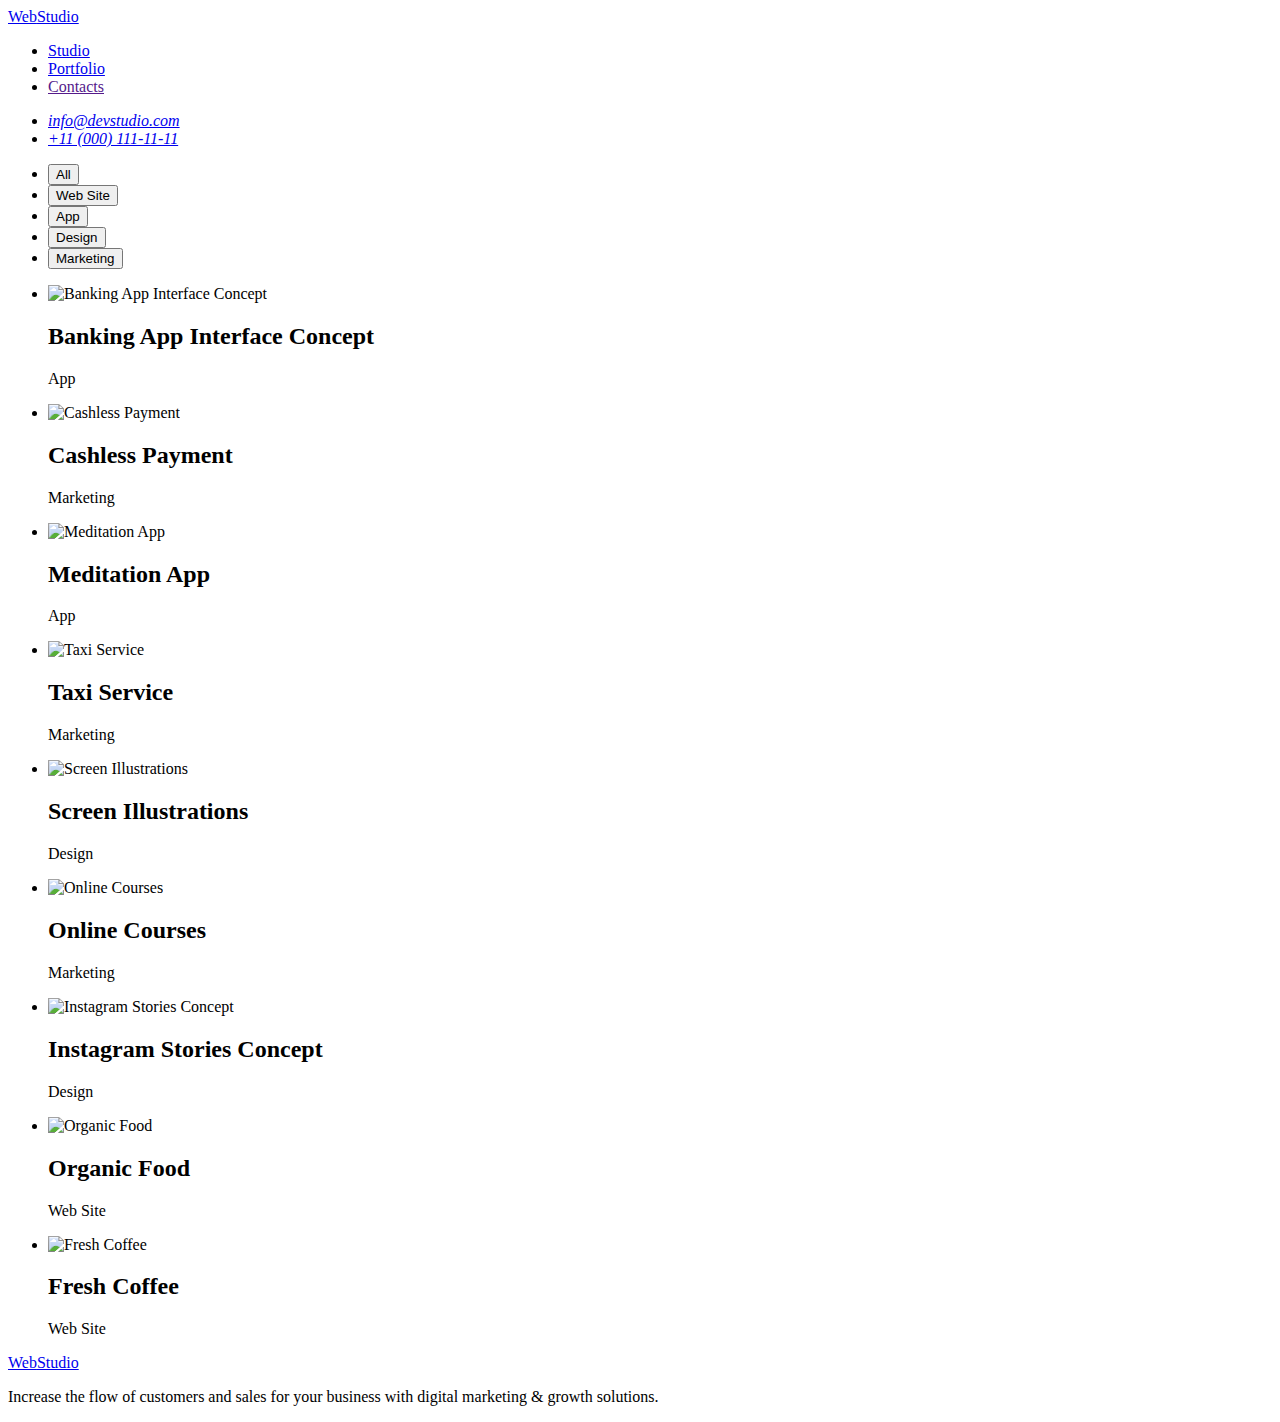
==== portfolio.html @ da67f9b1 "portfolio page added" ====
<!DOCTYPE html>
<html lang="en">
	<head>
		<meta charset="UTF-8" />
		<meta name="viewport" content="width=device-width, initial-scale=1.0" />
		<title>Web Studio</title>

		<link rel="preconnect" href="https://fonts.googleapis.com" />
		<link rel="preconnect" href="https://fonts.gstatic.com" crossorigin />
		<link
			href="https://fonts.googleapis.com/css2?family=Raleway:wght@800&family=Roboto:wght@400;500;700&display=swap"
			rel="stylesheet"
		/>
		<link rel="stylesheet" href="./css//styles.css" />
	</head>

	<body>
		<header class="header">
			<nav class="nav">
				<a href="./index.html" class="logo"
					><span class="logo-accent">Web</span>Studio</a
				>
				<ul class="main-nav">
					<li class="main-nav-item">
						<a href="./index.html" class="main-nav-link">Studio</a>
					</li>
					<li class="main-nav-item">
						<a href="./portfolio.html" class="main-nav-link">Portfolio</a>
					</li>
					<li class="main-nav-item">
						<a href="" class="main-nav-link">Contacts</a>
					</li>
				</ul>
			</nav>
			<address class="contacts">
				<ul>
					<li>
						<a href="mailto:info@devstudio.com" class="contacts-link"
							>info@devstudio.com</a
						>
					</li>
					<li>
						<a href="tel:+110001111111" class="contacts-link"
							>+11 (000) 111-11-11</a
						>
					</li>
				</ul>
			</address>
		</header>

		<main>
			<section class="portfolio">
				<ul class="portfolio-nav">
					<li class="portfolio-nav-item">
						<button type="button" class="portfolio-button">All</button>
					</li>
					<li class="portfolio-nav-item">
						<button type="button" class="portfolio-button">Web Site</button>
					</li>
					<li class="portfolio-nav-item">
						<button type="button" class="portfolio-button">App</button>
					</li>
					<li class="portfolio-nav-item">
						<button type="button" class="portfolio-button">Design</button>
					</li>
					<li class="portfolio-nav-item">
						<button type="button" class="portfolio-button">Marketing</button>
					</li>
				</ul>

				<ul class="portfolio-gallery">
					<li class="portfolio-gallery-item">
						<img
							src="./images/portfolio/img_01.jpg"
							alt="Banking App Interface Concept"
							width="360"
						/>
						<h2 class="portfolio-gallery-title">
							Banking App Interface Concept
						</h2>
						<p class="portfolio-gallery-text">App</p>
					</li>
					<li class="portfolio-gallery-item">
						<img
							src="./images/portfolio/img_02.jpg"
							alt="Cashless Payment"
							width="360"
						/>
						<h2 class="portfolio-gallery-title">Cashless Payment</h2>
						<p class="portfolio-gallery-text">Marketing</p>
					</li>
					<li class="portfolio-gallery-item">
						<img
							src="./images/portfolio/img_03.jpg"
							alt="Meditation App"
							width="360"
						/>
						<h2 class="portfolio-gallery-title">Meditation App</h2>
						<p class="portfolio-gallery-text">App</p>
					</li>
					<li class="portfolio-gallery-item">
						<img
							src="./images/portfolio/img_04.jpg"
							alt="Taxi Service"
							width="360"
						/>
						<h2 class="portfolio-gallery-title">Taxi Service</h2>
						<p class="portfolio-gallery-text">Marketing</p>
					</li>
					<li class="portfolio-gallery-item">
						<img
							src="./images/portfolio/img_05.jpg"
							alt="Screen Illustrations"
							width="360"
						/>
						<h2 class="portfolio-gallery-title">Screen Illustrations</h2>
						<p class="portfolio-gallery-text">Design</p>
					</li>
					<li class="portfolio-gallery-item">
						<img
							src="./images/portfolio/img_06.jpg"
							alt="Online Courses"
							width="360"
						/>
						<h2 class="portfolio-gallery-title">Online Courses</h2>
						<p class="portfolio-gallery-text">Marketing</p>
					</li>
					<li class="portfolio-gallery-item">
						<img
							src="./images/portfolio/img_07.jpg"
							alt="Instagram Stories Concept"
							width="360"
						/>
						<h2 class="portfolio-gallery-title">Instagram Stories Concept</h2>
						<p class="portfolio-gallery-text">Design</p>
					</li>
					<li class="portfolio-gallery-item">
						<img
							src="./images/portfolio/img_08.jpg"
							alt="Organic Food"
							width="360"
						/>
						<h2 class="portfolio-gallery-title">Organic Food</h2>
						<p class="portfolio-gallery-text">Web Site</p>
					</li>
					<li class="portfolio-gallery-item">
						<img
							src="./images/portfolio/img_09.jpg"
							alt="Fresh Coffee"
							width="360"
						/>
						<h2 class="portfolio-gallery-title">Fresh Coffee</h2>
						<p class="portfolio-gallery-text">Web Site</p>
					</li>
				</ul>
			</section>
		</main>

		<footer class="footer">
			<a href="./index.html" class="logo"
				><span class="logo-accent">Web</span>Studio</a
			>
			<p class="footer-text">
				Increase the flow of customers and sales for your business with digital
				marketing & growth solutions.
			</p>
		</footer>
	</body>
</html>
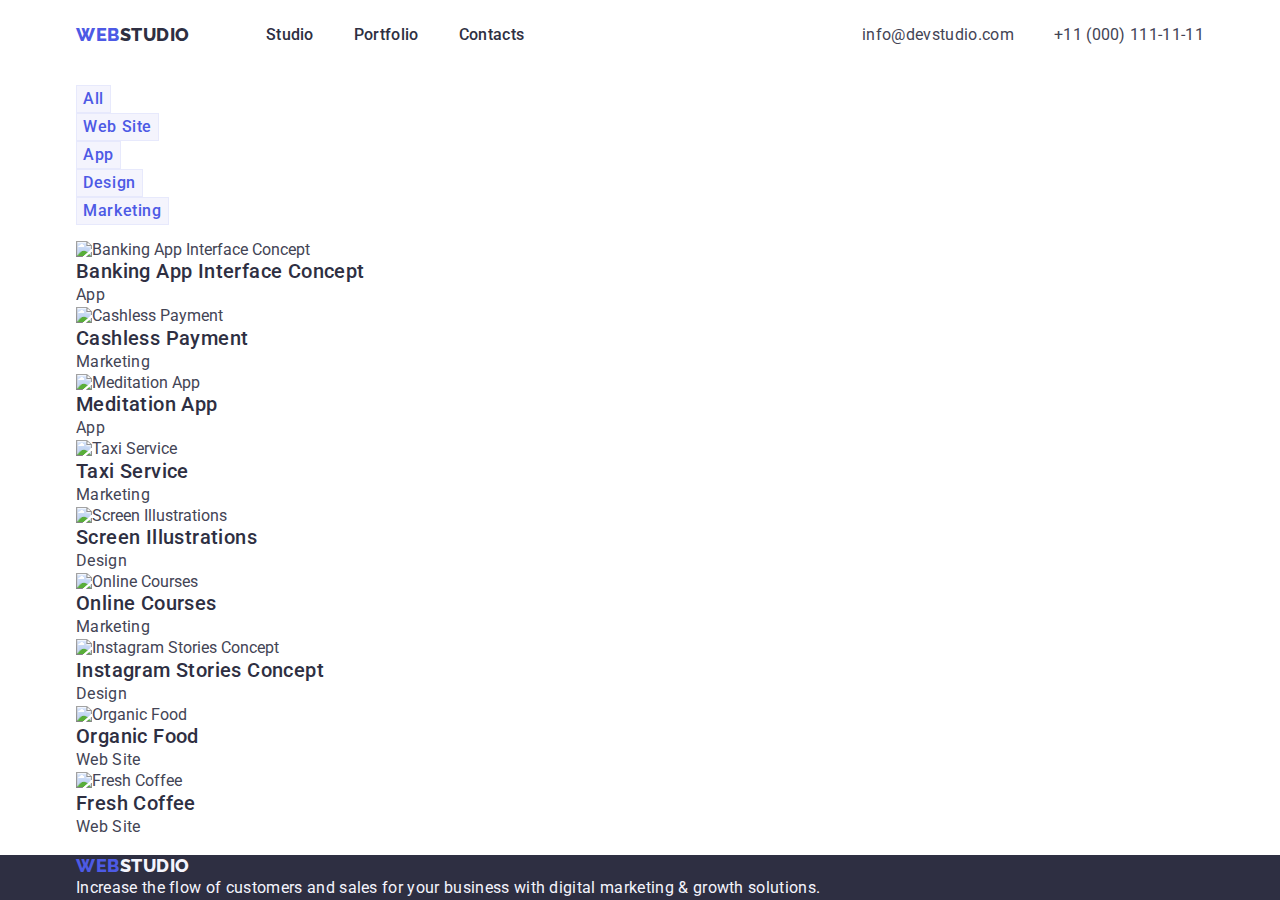
==== commit 2005d84d: "header styles updated" ====
--- a/portfolio.html
+++ b/portfolio.html
@@ -11,159 +11,191 @@
 			href="https://fonts.googleapis.com/css2?family=Raleway:wght@800&family=Roboto:wght@400;500;700&display=swap"
 			rel="stylesheet"
 		/>
+		<link
+			rel="stylesheet"
+			href="https://cdnjs.cloudflare.com/ajax/libs/modern-normalize/2.0.0/modern-normalize.min.css"
+		/>
 		<link rel="stylesheet" href="./css//styles.css" />
 	</head>
 
 	<body>
 		<header class="header">
-			<nav class="nav">
-				<a href="./index.html" class="logo"
-					><span class="logo-accent">Web</span>Studio</a
-				>
-				<ul class="main-nav">
-					<li class="main-nav-item">
-						<a href="./index.html" class="main-nav-link">Studio</a>
-					</li>
-					<li class="main-nav-item">
-						<a href="./portfolio.html" class="main-nav-link">Portfolio</a>
-					</li>
-					<li class="main-nav-item">
-						<a href="" class="main-nav-link">Contacts</a>
-					</li>
-				</ul>
-			</nav>
-			<address class="contacts">
-				<ul>
-					<li>
-						<a href="mailto:info@devstudio.com" class="contacts-link"
-							>info@devstudio.com</a
-						>
-					</li>
-					<li>
-						<a href="tel:+110001111111" class="contacts-link"
-							>+11 (000) 111-11-11</a
-						>
-					</li>
-				</ul>
-			</address>
+			<div class="container header-container">
+				<nav class="nav">
+					<a href="./index.html" class="logo link"
+						>Web<span class="logo-accent">Studio</span></a
+					>
+					<ul class="main-nav list">
+						<li class="main-nav-item">
+							<a href="./index.html" class="main-nav-link link">Studio</a>
+						</li>
+						<li class="main-nav-item">
+							<a href="./portfolio.html" class="main-nav-link link"
+								>Portfolio</a
+							>
+						</li>
+						<li class="main-nav-item">
+							<a href="" class="main-nav-link link">Contacts</a>
+						</li>
+					</ul>
+				</nav>
+				<address class="contacts">
+					<ul class="list contacts-list">
+						<li>
+							<a href="mailto:info@devstudio.com" class="contacts-link link"
+								>info@devstudio.com</a
+							>
+						</li>
+						<li>
+							<a href="tel:+110001111111" class="contacts-link link"
+								>+11 (000) 111-11-11</a
+							>
+						</li>
+					</ul>
+				</address>
+			</div>
 		</header>
-
 		<main>
 			<section class="portfolio">
-				<ul class="portfolio-nav">
-					<li class="portfolio-nav-item">
-						<button type="button" class="portfolio-button">All</button>
-					</li>
-					<li class="portfolio-nav-item">
-						<button type="button" class="portfolio-button">Web Site</button>
-					</li>
-					<li class="portfolio-nav-item">
-						<button type="button" class="portfolio-button">App</button>
-					</li>
-					<li class="portfolio-nav-item">
-						<button type="button" class="portfolio-button">Design</button>
-					</li>
-					<li class="portfolio-nav-item">
-						<button type="button" class="portfolio-button">Marketing</button>
-					</li>
-				</ul>
-
-				<ul class="portfolio-gallery">
-					<li class="portfolio-gallery-item">
-						<img
-							src="./images/portfolio/img_01.jpg"
-							alt="Banking App Interface Concept"
-							width="360"
-						/>
-						<h2 class="portfolio-gallery-title">
-							Banking App Interface Concept
-						</h2>
-						<p class="portfolio-gallery-text">App</p>
-					</li>
-					<li class="portfolio-gallery-item">
-						<img
-							src="./images/portfolio/img_02.jpg"
-							alt="Cashless Payment"
-							width="360"
-						/>
-						<h2 class="portfolio-gallery-title">Cashless Payment</h2>
-						<p class="portfolio-gallery-text">Marketing</p>
-					</li>
-					<li class="portfolio-gallery-item">
-						<img
-							src="./images/portfolio/img_03.jpg"
-							alt="Meditation App"
-							width="360"
-						/>
-						<h2 class="portfolio-gallery-title">Meditation App</h2>
-						<p class="portfolio-gallery-text">App</p>
-					</li>
-					<li class="portfolio-gallery-item">
-						<img
-							src="./images/portfolio/img_04.jpg"
-							alt="Taxi Service"
-							width="360"
-						/>
-						<h2 class="portfolio-gallery-title">Taxi Service</h2>
-						<p class="portfolio-gallery-text">Marketing</p>
-					</li>
-					<li class="portfolio-gallery-item">
-						<img
-							src="./images/portfolio/img_05.jpg"
-							alt="Screen Illustrations"
-							width="360"
-						/>
-						<h2 class="portfolio-gallery-title">Screen Illustrations</h2>
-						<p class="portfolio-gallery-text">Design</p>
-					</li>
-					<li class="portfolio-gallery-item">
-						<img
-							src="./images/portfolio/img_06.jpg"
-							alt="Online Courses"
-							width="360"
-						/>
-						<h2 class="portfolio-gallery-title">Online Courses</h2>
-						<p class="portfolio-gallery-text">Marketing</p>
-					</li>
-					<li class="portfolio-gallery-item">
-						<img
-							src="./images/portfolio/img_07.jpg"
-							alt="Instagram Stories Concept"
-							width="360"
-						/>
-						<h2 class="portfolio-gallery-title">Instagram Stories Concept</h2>
-						<p class="portfolio-gallery-text">Design</p>
-					</li>
-					<li class="portfolio-gallery-item">
-						<img
-							src="./images/portfolio/img_08.jpg"
-							alt="Organic Food"
-							width="360"
-						/>
-						<h2 class="portfolio-gallery-title">Organic Food</h2>
-						<p class="portfolio-gallery-text">Web Site</p>
-					</li>
-					<li class="portfolio-gallery-item">
-						<img
-							src="./images/portfolio/img_09.jpg"
-							alt="Fresh Coffee"
-							width="360"
-						/>
-						<h2 class="portfolio-gallery-title">Fresh Coffee</h2>
-						<p class="portfolio-gallery-text">Web Site</p>
-					</li>
-				</ul>
+				<div class="container">
+					<h1 class="visually-hidden">Portfolio</h1>
+					<ul class="portfolio-nav list">
+						<li class="portfolio-nav-item">
+							<button type="button" class="portfolio-button">All</button>
+						</li>
+						<li class="portfolio-nav-item">
+							<button type="button" class="portfolio-button">Web Site</button>
+						</li>
+						<li class="portfolio-nav-item">
+							<button type="button" class="portfolio-button">App</button>
+						</li>
+						<li class="portfolio-nav-item">
+							<button type="button" class="portfolio-button">Design</button>
+						</li>
+						<li class="portfolio-nav-item">
+							<button type="button" class="portfolio-button">Marketing</button>
+						</li>
+					</ul>
+
+					<ul class="portfolio-gallery list">
+						<li class="portfolio-gallery-item">
+							<a href="" class="link">
+								<img
+									src="./images/portfolio/img_01.jpg"
+									alt="Banking App Interface Concept"
+									width="360"
+								/>
+								<h2 class="portfolio-gallery-title">
+									Banking App Interface Concept
+								</h2>
+								<p class="portfolio-gallery-text">App</p></a
+							>
+						</li>
+						<li class="portfolio-gallery-item">
+							<a href="" class="link">
+								<img
+									src="./images/portfolio/img_02.jpg"
+									alt="Cashless Payment"
+									width="360"
+								/>
+								<h2 class="portfolio-gallery-title">Cashless Payment</h2>
+								<p class="portfolio-gallery-text">Marketing</p></a
+							>
+						</li>
+						<li class="portfolio-gallery-item">
+							<a href="" class="link"
+								><img
+									src="./images/portfolio/img_03.jpg"
+									alt="Meditation App"
+									width="360"
+								/>
+								<h2 class="portfolio-gallery-title">Meditation App</h2>
+								<p class="portfolio-gallery-text">App</p></a
+							>
+						</li>
+						<li class="portfolio-gallery-item">
+							<a href="" class="link"
+								><img
+									src="./images/portfolio/img_04.jpg"
+									alt="Taxi Service"
+									width="360"
+								/>
+								<h2 class="portfolio-gallery-title">Taxi Service</h2>
+								<p class="portfolio-gallery-text">Marketing</p></a
+							>
+						</li>
+						<li class="portfolio-gallery-item">
+							<a href="" class="link">
+								<img
+									src="./images/portfolio/img_05.jpg"
+									alt="Screen Illustrations"
+									width="360"
+								/>
+								<h2 class="portfolio-gallery-title">Screen Illustrations</h2>
+								<p class="portfolio-gallery-text">Design</p></a
+							>
+						</li>
+						<li class="portfolio-gallery-item">
+							<a href="" class="link"
+								><img
+									src="./images/portfolio/img_06.jpg"
+									alt="Online Courses"
+									width="360"
+								/>
+								<h2 class="portfolio-gallery-title">Online Courses</h2>
+								<p class="portfolio-gallery-text">Marketing</p></a
+							>
+						</li>
+						<li class="portfolio-gallery-item">
+							<a href="" class="link"
+								><img
+									src="./images/portfolio/img_07.jpg"
+									alt="Instagram Stories Concept"
+									width="360"
+								/>
+								<h2 class="portfolio-gallery-title">
+									Instagram Stories Concept
+								</h2>
+								<p class="portfolio-gallery-text">Design</p></a
+							>
+						</li>
+						<li class="portfolio-gallery-item">
+							<a href="" class="link"
+								><img
+									src="./images/portfolio/img_08.jpg"
+									alt="Organic Food"
+									width="360"
+								/>
+								<h2 class="portfolio-gallery-title">Organic Food</h2>
+								<p class="portfolio-gallery-text">Web Site</p></a
+							>
+						</li>
+						<li class="portfolio-gallery-item">
+							<a href="" class="link"
+								><img
+									src="./images/portfolio/img_09.jpg"
+									alt="Fresh Coffee"
+									width="360"
+								/>
+								<h2 class="portfolio-gallery-title">Fresh Coffee</h2>
+								<p class="portfolio-gallery-text">Web Site</p></a
+							>
+						</li>
+					</ul>
+				</div>
 			</section>
 		</main>
 
 		<footer class="footer">
-			<a href="./index.html" class="logo"
-				><span class="logo-accent">Web</span>Studio</a
-			>
-			<p class="footer-text">
-				Increase the flow of customers and sales for your business with digital
-				marketing & growth solutions.
-			</p>
+			<div class="container">
+				<a href="./index.html" class="logo link"
+					>Web<span class="logo-accent">Studio</span></a
+				>
+				<p class="footer-text">
+					Increase the flow of customers and sales for your business with
+					digital marketing & growth solutions.
+				</p>
+			</div>
 		</footer>
 	</body>
 </html>
--- a/css/styles.css
+++ b/css/styles.css
@@ -0,0 +1,270 @@
+/*#region utilities */
+:root {
+	--logo-font: Raleway, sans-serif;
+	--main-font: Roboto, sans-serif;
+
+	--section-padding: 156px;
+
+	--navyblue: #2e2f42;
+	--iris: #4d5ae5;
+	--ocean: #404bbf;
+	--white: #fff;
+	--slate: #434455;
+	--cloud: #f4f4fd;
+	--cornflower: #e7e9fc;
+}
+
+body {
+	font-family: var(--main-font);
+	background-color: var(--white);
+	color: var(--slate);
+	letter-spacing: 0.04;
+}
+
+button {
+	border: none;
+	cursor: pointer;
+	font-family: inherit;
+}
+
+h1,
+h2,
+h3,
+h4,
+h5,
+h6,
+p {
+	margin: 0;
+}
+
+img {
+	display: block;
+	max-width: 100%;
+	height: auto;
+}
+
+.visually-hidden {
+	position: absolute;
+	width: 1px;
+	height: 1px;
+	margin: -1px;
+	border: 0;
+	padding: 0;
+	white-space: nowrap;
+	clip-path: inset(100%);
+	clip: rect(0 0 0 0);
+	overflow: hidden;
+}
+
+.container {
+	max-width: 1158px;
+	padding-left: 15px;
+	padding-right: 15px;
+	margin-left: auto;
+	margin-right: auto;
+}
+
+.link {
+	text-decoration: none;
+	color: currentColor;
+	font-style: normal;
+}
+
+.list {
+	list-style: none;
+	padding: 0px;
+}
+/*#endregion utilities */
+
+/*#region header */
+.header-container {
+	display: flex;
+	justify-content: space-between;
+	align-items: center;
+}
+
+.nav {
+	display: flex;
+	justify-content: start;
+	align-items: center;
+	gap: 76px;
+}
+
+.logo {
+	padding-top: 24px;
+	padding-bottom: 24px;
+
+	font-family: var(--logo-font);
+	font-size: 18px;
+	font-weight: 800;
+	line-height: 1.17;
+	letter-spacing: 0.03em;
+	text-transform: uppercase;
+	color: var(--iris);
+}
+
+.logo-accent {
+	color: var(--navyblue);
+}
+
+.main-nav {
+	display: flex;
+	justify-content: start;
+	align-items: center;
+	gap: 40px;
+}
+
+.main-nav-link {
+	cursor: pointer;
+	color: var(--navyblue);
+	font-weight: 500;
+	line-height: 1.5;
+	letter-spacing: 0.02em;
+	padding-top: 24px;
+	padding-bottom: 24px;
+}
+
+.main-nav-link:hover,
+.main-nav-link:focus {
+	color: var(--ocean);
+}
+
+.contacts-list {
+	display: flex;
+	justify-content: start;
+	align-items: center;
+	gap: 40px;
+
+	font-style: normal;
+}
+
+.contacts-link {
+	padding-top: 24px;
+	padding-bottom: 24px;
+
+	line-height: 1.5;
+	letter-spacing: 0.02em;
+}
+
+.contacts-link:hover,
+.contacts-link:focus {
+	color: var(--ocean);
+}
+/*#endregion header */
+
+.hero {
+	background-color: var(--navyblue);
+}
+
+.hero-title {
+	color: var(--white);
+	font-size: 56px;
+	text-align: center;
+	letter-spacing: 0.02em;
+	line-height: 1.07;
+	letter-spacing: 0.02;
+}
+
+.hero-button {
+	font-size: 16px;
+	font-weight: 500;
+	line-height: 1.5;
+	letter-spacing: 0.04em;
+
+	color: var(--white);
+	background-color: var(--iris);
+	cursor: pointer;
+}
+
+.hero-button:hover,
+.hero-button:focus {
+	background-color: var(--ocean);
+}
+
+.advantages-subtitle {
+	color: var(--navyblue);
+	font-size: 20px;
+	font-weight: 500;
+	letter-spacing: 0.02em;
+	line-height: 1.2;
+}
+
+.advantages-text {
+	letter-spacing: 0.02em;
+	line-height: 1.5;
+}
+
+.title {
+	font-size: 36px;
+	line-height: 1.11;
+	text-align: center;
+	text-transform: capitalize;
+	color: var(--navyblue);
+	letter-spacing: 0.02em;
+}
+
+.team {
+	background-color: #f4f4fd;
+}
+
+.team-item {
+	background-color: #fff;
+}
+
+.team-subtitle {
+	color: var(--navyblue);
+	font-size: 20px;
+	font-weight: 500;
+	line-height: 1.2;
+	letter-spacing: 0.02em;
+}
+
+.team-text {
+	letter-spacing: 0.02em;
+	line-height: 1.5;
+}
+
+.footer {
+	background-color: var(--navyblue);
+	color: var(--cloud);
+}
+
+.footer .logo-accent {
+	color: var(--cloud);
+}
+
+.footer-text {
+	line-height: 1.5;
+	letter-spacing: 0.02em;
+}
+
+.portfolio-button {
+	background-color: var(--cloud);
+	border: 1px solid var(--cornflower);
+	color: var(--iris);
+	font-size: 16px;
+	font-weight: 500;
+	line-height: 1.5;
+	letter-spacing: 0.04em;
+}
+
+.portfolio-button:hover,
+.portfolio-button:focus {
+	color: var(--white);
+	background-color: var(--ocean);
+	border: 1px solid var(--ocean);
+}
+
+.portfolio-gallery-title {
+	color: var(--navyblue);
+	font-size: 20px;
+	font-weight: 500;
+	line-height: 1.2;
+	letter-spacing: 0.02em;
+}
+
+.portfolio-gallery-text {
+	font-size: 16px;
+	line-height: 1.5;
+	letter-spacing: 0.02em;
+}
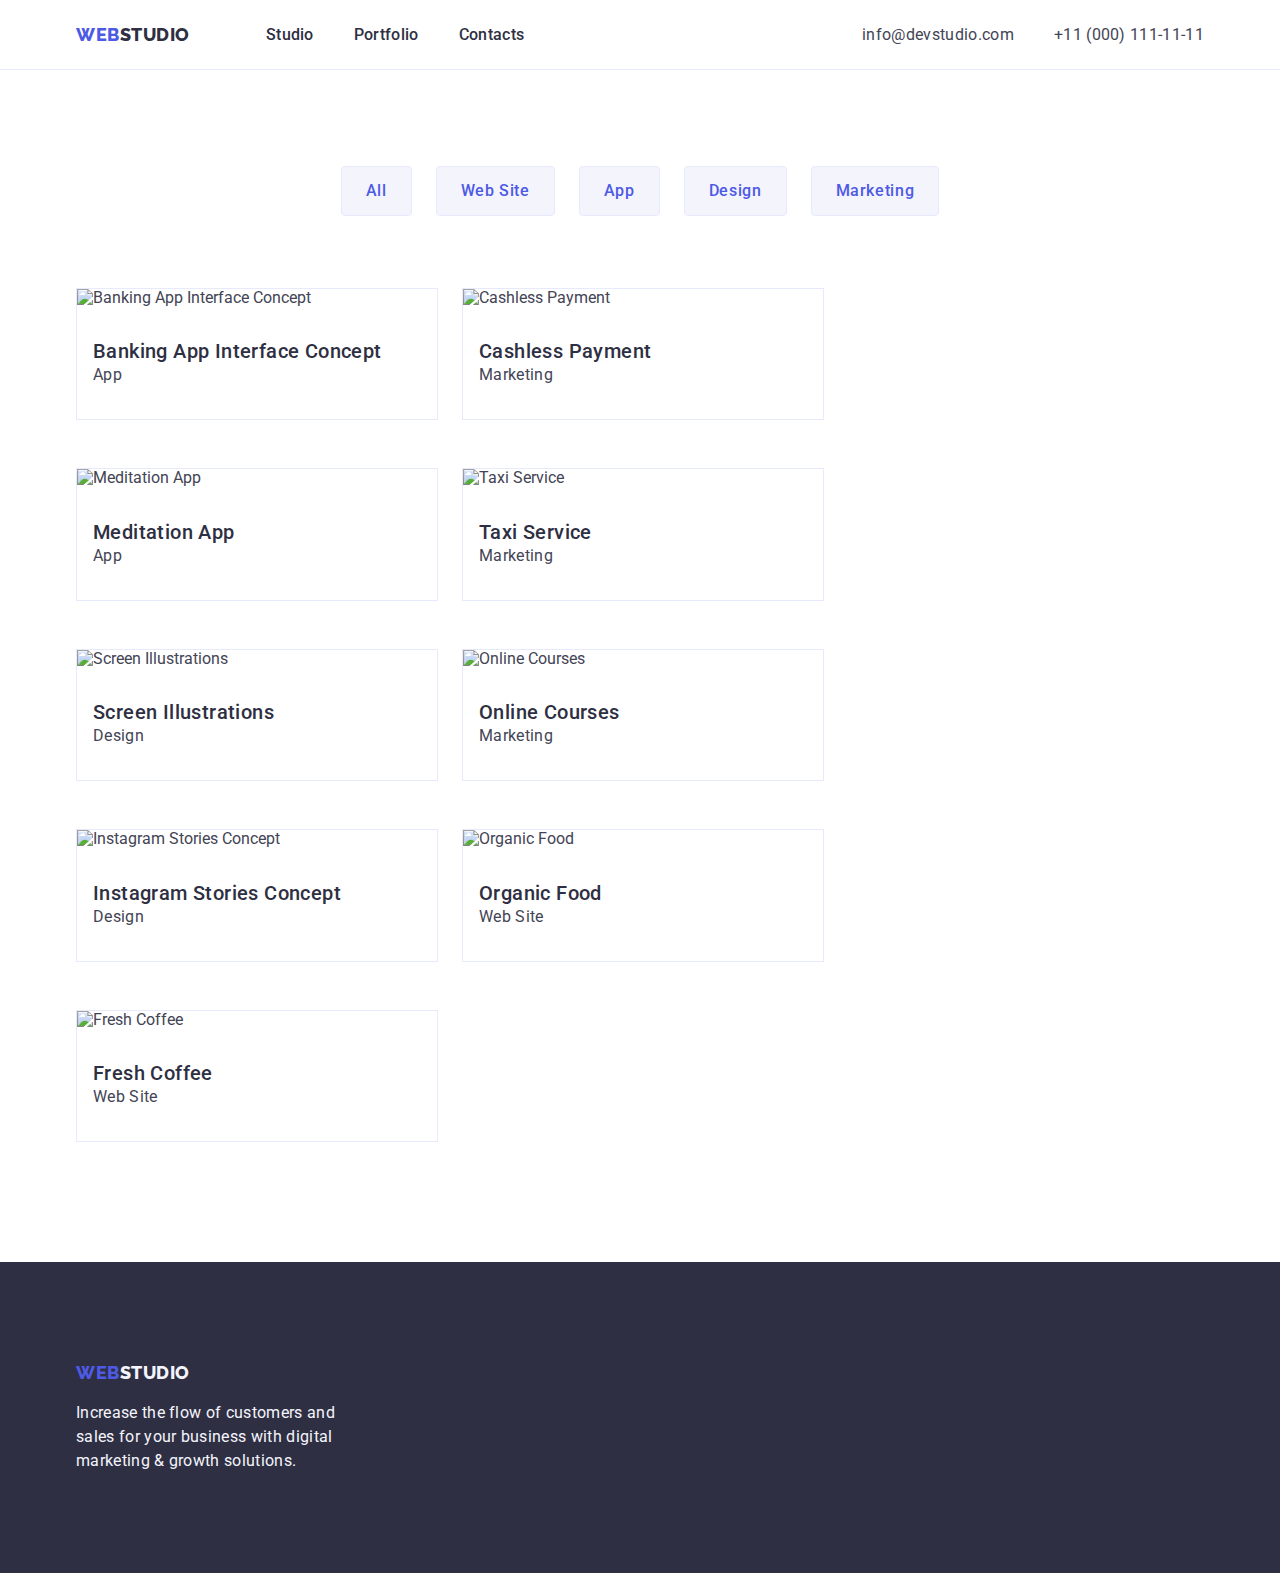
==== commit af35e255: "portfolio styles updated" ====
--- a/portfolio.html
+++ b/portfolio.html
@@ -55,6 +55,7 @@
 				</address>
 			</div>
 		</header>
+
 		<main>
 			<section class="portfolio">
 				<div class="container">
@@ -85,11 +86,13 @@
 									alt="Banking App Interface Concept"
 									width="360"
 								/>
-								<h2 class="portfolio-gallery-title">
-									Banking App Interface Concept
-								</h2>
-								<p class="portfolio-gallery-text">App</p></a
-							>
+								<div class="portfolio-item-wrapper">
+									<h2 class="portfolio-gallery-title">
+										Banking App Interface Concept
+									</h2>
+									<p class="portfolio-gallery-text">App</p>
+								</div>
+							</a>
 						</li>
 						<li class="portfolio-gallery-item">
 							<a href="" class="link">
@@ -98,9 +101,11 @@
 									alt="Cashless Payment"
 									width="360"
 								/>
-								<h2 class="portfolio-gallery-title">Cashless Payment</h2>
-								<p class="portfolio-gallery-text">Marketing</p></a
-							>
+								<div class="portfolio-item-wrapper">
+									<h2 class="portfolio-gallery-title">Cashless Payment</h2>
+									<p class="portfolio-gallery-text">Marketing</p>
+								</div>
+							</a>
 						</li>
 						<li class="portfolio-gallery-item">
 							<a href="" class="link"
@@ -109,9 +114,11 @@
 									alt="Meditation App"
 									width="360"
 								/>
-								<h2 class="portfolio-gallery-title">Meditation App</h2>
-								<p class="portfolio-gallery-text">App</p></a
-							>
+								<div class="portfolio-item-wrapper">
+									<h2 class="portfolio-gallery-title">Meditation App</h2>
+									<p class="portfolio-gallery-text">App</p>
+								</div>
+							</a>
 						</li>
 						<li class="portfolio-gallery-item">
 							<a href="" class="link"
@@ -120,9 +127,11 @@
 									alt="Taxi Service"
 									width="360"
 								/>
-								<h2 class="portfolio-gallery-title">Taxi Service</h2>
-								<p class="portfolio-gallery-text">Marketing</p></a
-							>
+								<div class="portfolio-item-wrapper">
+									<h2 class="portfolio-gallery-title">Taxi Service</h2>
+									<p class="portfolio-gallery-text">Marketing</p>
+								</div>
+							</a>
 						</li>
 						<li class="portfolio-gallery-item">
 							<a href="" class="link">
@@ -131,9 +140,11 @@
 									alt="Screen Illustrations"
 									width="360"
 								/>
-								<h2 class="portfolio-gallery-title">Screen Illustrations</h2>
-								<p class="portfolio-gallery-text">Design</p></a
-							>
+								<div class="portfolio-item-wrapper">
+									<h2 class="portfolio-gallery-title">Screen Illustrations</h2>
+									<p class="portfolio-gallery-text">Design</p>
+								</div>
+							</a>
 						</li>
 						<li class="portfolio-gallery-item">
 							<a href="" class="link"
@@ -142,9 +153,11 @@
 									alt="Online Courses"
 									width="360"
 								/>
-								<h2 class="portfolio-gallery-title">Online Courses</h2>
-								<p class="portfolio-gallery-text">Marketing</p></a
-							>
+								<div class="portfolio-item-wrapper">
+									<h2 class="portfolio-gallery-title">Online Courses</h2>
+									<p class="portfolio-gallery-text">Marketing</p>
+								</div>
+							</a>
 						</li>
 						<li class="portfolio-gallery-item">
 							<a href="" class="link"
@@ -153,11 +166,13 @@
 									alt="Instagram Stories Concept"
 									width="360"
 								/>
-								<h2 class="portfolio-gallery-title">
-									Instagram Stories Concept
-								</h2>
-								<p class="portfolio-gallery-text">Design</p></a
-							>
+								<div class="portfolio-item-wrapper">
+									<h2 class="portfolio-gallery-title">
+										Instagram Stories Concept
+									</h2>
+									<p class="portfolio-gallery-text">Design</p>
+								</div>
+							</a>
 						</li>
 						<li class="portfolio-gallery-item">
 							<a href="" class="link"
@@ -166,9 +181,11 @@
 									alt="Organic Food"
 									width="360"
 								/>
-								<h2 class="portfolio-gallery-title">Organic Food</h2>
-								<p class="portfolio-gallery-text">Web Site</p></a
-							>
+								<div class="portfolio-item-wrapper">
+									<h2 class="portfolio-gallery-title">Organic Food</h2>
+									<p class="portfolio-gallery-text">Web Site</p>
+								</div>
+							</a>
 						</li>
 						<li class="portfolio-gallery-item">
 							<a href="" class="link"
@@ -177,9 +194,11 @@
 									alt="Fresh Coffee"
 									width="360"
 								/>
-								<h2 class="portfolio-gallery-title">Fresh Coffee</h2>
-								<p class="portfolio-gallery-text">Web Site</p></a
-							>
+								<div class="portfolio-item-wrapper">
+									<h2 class="portfolio-gallery-title">Fresh Coffee</h2>
+									<p class="portfolio-gallery-text">Web Site</p>
+								</div>
+							</a>
 						</li>
 					</ul>
 				</div>
@@ -189,8 +208,8 @@
 		<footer class="footer">
 			<div class="container">
 				<a href="./index.html" class="logo link"
-					>Web<span class="logo-accent">Studio</span></a
-				>
+					>Web<span class="logo-accent">Studio</span>
+				</a>
 				<p class="footer-text">
 					Increase the flow of customers and sales for your business with
 					digital marketing & growth solutions.
--- a/css/styles.css
+++ b/css/styles.css
@@ -73,10 +73,27 @@
 .list {
 	list-style: none;
 	padding: 0px;
+	margin: 0px;
+}
+
+.title {
+	margin-bottom: 72px;
+
+	font-size: 36px;
+	line-height: 1.11;
+	text-align: center;
+	text-transform: capitalize;
+	color: var(--navyblue);
+	letter-spacing: 0.02em;
 }
 /*#endregion utilities */
 
 /*#region header */
+.header {
+	border-bottom: 1px solid var(--cornflower);
+	background-color: var(--white);
+}
+
 .header-container {
 	display: flex;
 	justify-content: space-between;
@@ -152,11 +169,18 @@
 }
 /*#endregion header */
 
+/*#region hero */
 .hero {
+	padding-top: 188px;
+	padding-bottom: 188px;
+	text-align: center;
+
 	background-color: var(--navyblue);
 }
 
 .hero-title {
+	margin-bottom: 48px;
+
 	color: var(--white);
 	font-size: 56px;
 	text-align: center;
@@ -166,6 +190,8 @@
 }
 
 .hero-button {
+	padding: 16px 32px;
+
 	font-size: 16px;
 	font-weight: 500;
 	line-height: 1.5;
@@ -174,14 +200,34 @@
 	color: var(--white);
 	background-color: var(--iris);
 	cursor: pointer;
+	border-radius: 4px;
+	box-shadow: 0px 4px 4px 0px rgba(0, 0, 0, 0.15);
 }
 
 .hero-button:hover,
 .hero-button:focus {
 	background-color: var(--ocean);
 }
+/*#endregion hero */
+
+/*#region advantages */
+.advantages {
+	padding-top: 120px;
+	padding-bottom: 60px;
+}
+
+.advantages-list {
+	display: flex;
+	justify-content: space-between;
+}
+
+.advantages-item {
+	flex-basis: calc((100% - 24px * 3) / 4);
+}
 
 .advantages-subtitle {
+	margin-bottom: 8px;
+
 	color: var(--navyblue);
 	font-size: 20px;
 	font-weight: 500;
@@ -193,25 +239,49 @@
 	letter-spacing: 0.02em;
 	line-height: 1.5;
 }
-
-.title {
-	font-size: 36px;
-	line-height: 1.11;
+/*#endregion advantages */
+
+/*#region services */
+.services {
+	padding-top: 60px;
+	padding-bottom: 120px;
+}
+
+.services-list {
+	display: flex;
+	justify-content: space-between;
+}
+/*#endregion services */
+
+/*#region team */
+.team {
+	padding: 120px 0px;
+
+	background-color: #f4f4fd;
+}
+
+.team-list {
+	display: flex;
+	justify-content: space-between;
+}
+
+.team-item {
+	overflow: hidden;
+	border-radius: 4px;
+	background-color: #fff;
+	box-shadow: 0px 2px 1px 0px rgba(46, 47, 66, 0.08),
+		0px 1px 1px 0px rgba(46, 47, 66, 0.16),
+		0px 1px 6px 0px rgba(46, 47, 66, 0.08);
+}
+
+.team-text-wrapper {
+	margin: 32px auto;
 	text-align: center;
-	text-transform: capitalize;
-	color: var(--navyblue);
-	letter-spacing: 0.02em;
-}
-
-.team {
-	background-color: #f4f4fd;
-}
-
-.team-item {
-	background-color: #fff;
 }
 
 .team-subtitle {
+	margin-bottom: 8px;
+
 	color: var(--navyblue);
 	font-size: 20px;
 	font-weight: 500;
@@ -223,22 +293,51 @@
 	letter-spacing: 0.02em;
 	line-height: 1.5;
 }
-
+/*#endregion team */
+
+/*#region footer */
 .footer {
+	padding: 100px 0px;
+
 	background-color: var(--navyblue);
 	color: var(--cloud);
 }
 
+.footer .logo {
+	display: block;
+	padding: 0;
+	margin-bottom: 18px;
+}
+
 .footer .logo-accent {
 	color: var(--cloud);
 }
 
 .footer-text {
-	line-height: 1.5;
-	letter-spacing: 0.02em;
+	width: 264px;
+
+	line-height: 1.5;
+	letter-spacing: 0.02em;
+}
+/*#endregion footer */
+
+/*#region portfolio */
+.portfolio {
+	padding-top: 96px;
+	padding-bottom: 120px;
+}
+
+.portfolio-nav {
+	display: flex;
+	gap: 24px;
+	justify-content: center;
+	margin-bottom: 72px;
 }
 
 .portfolio-button {
+	padding: 12px 24px;
+	border-radius: 4px;
+
 	background-color: var(--cloud);
 	border: 1px solid var(--cornflower);
 	color: var(--iris);
@@ -255,6 +354,22 @@
 	border: 1px solid var(--ocean);
 }
 
+.portfolio-gallery {
+	display: flex;
+	flex-wrap: wrap;
+	row-gap: 48px;
+	column-gap: 24px;
+}
+
+.portfolio-gallery-item {
+	flex-basis: calc((100% - 24px * 2) / 3);
+	border: 1px solid var(--cornflower);
+}
+
+.portfolio-item-wrapper {
+	margin: 32px 16px;
+}
+
 .portfolio-gallery-title {
 	color: var(--navyblue);
 	font-size: 20px;
@@ -268,3 +383,4 @@
 	line-height: 1.5;
 	letter-spacing: 0.02em;
 }
+/*#endregion portfolio */
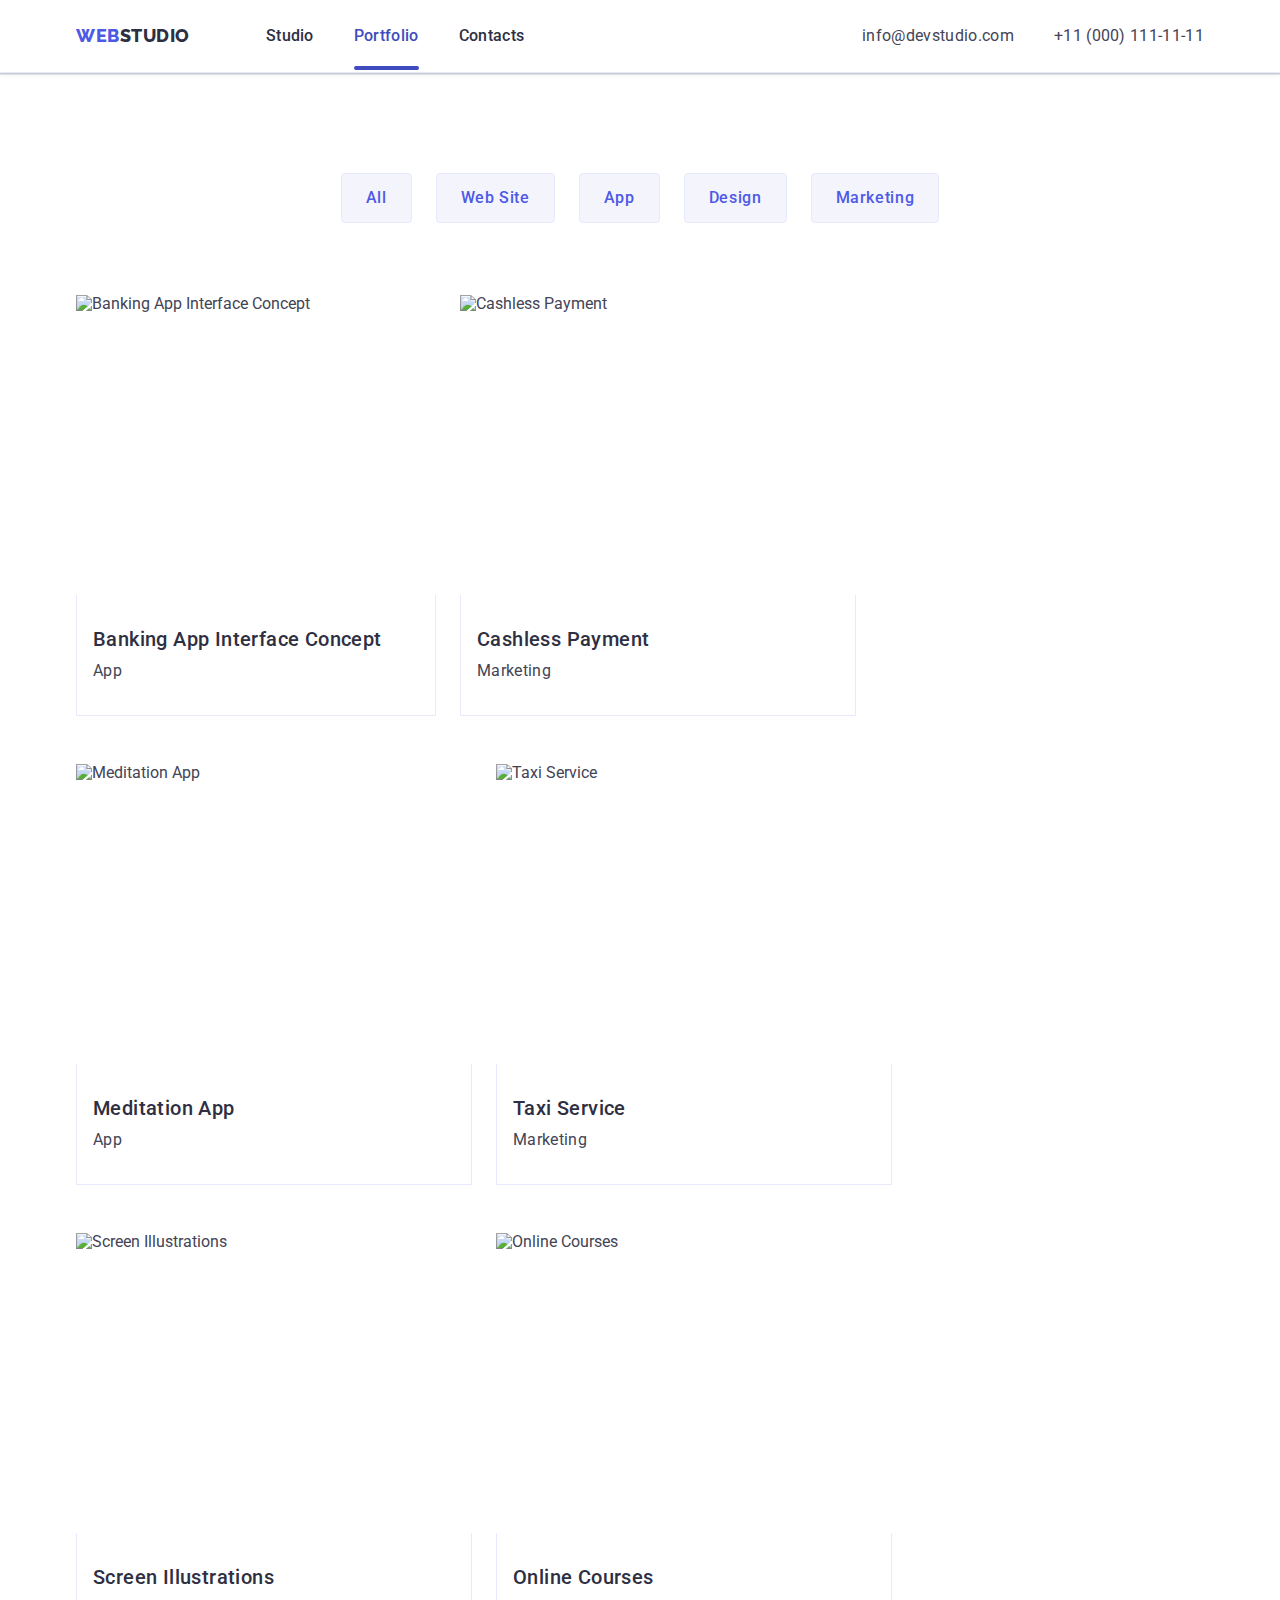
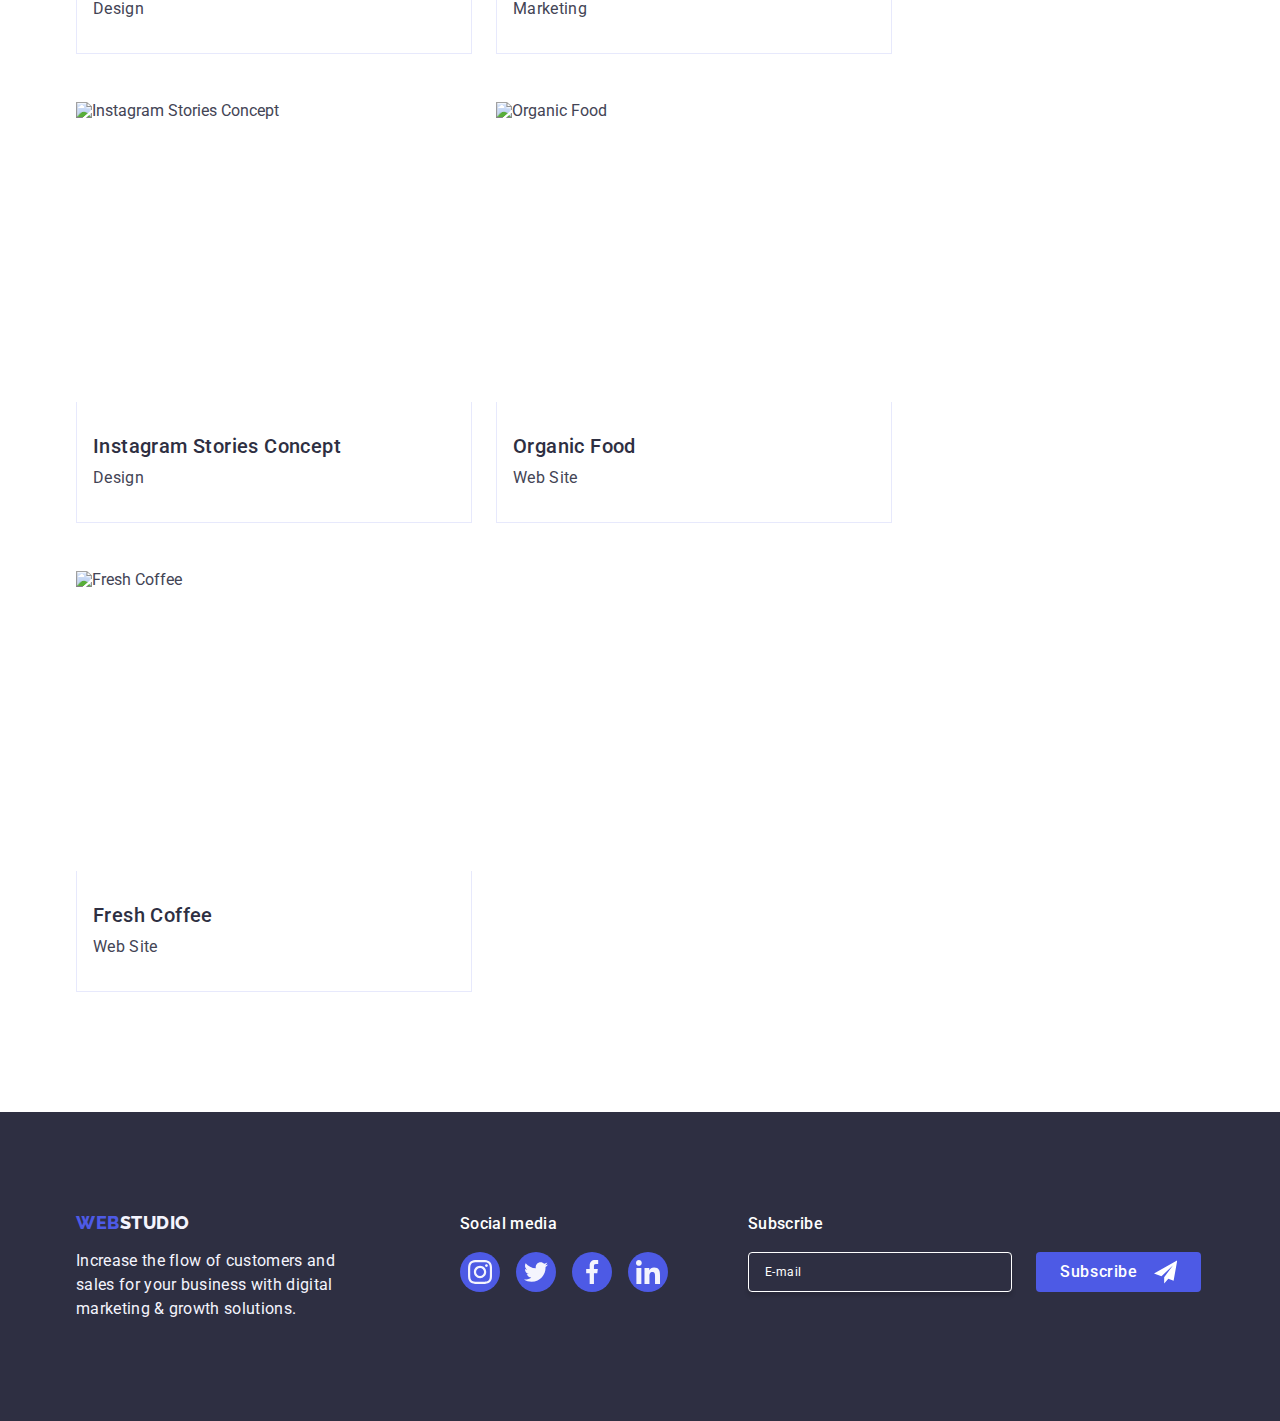
==== commit e7b76495: "portfolio mobile adaptation. retina images added" ====
--- a/portfolio.html
+++ b/portfolio.html
@@ -15,7 +15,7 @@
 			rel="stylesheet"
 			href="https://cdnjs.cloudflare.com/ajax/libs/modern-normalize/2.0.0/modern-normalize.min.css"
 		/>
-		<link rel="stylesheet" href="./css//styles.css" />
+		<link rel="stylesheet" href="./css/styles.css" />
 	</head>
 
 	<body>
@@ -30,7 +30,7 @@
 							<a href="./index.html" class="main-nav-link link">Studio</a>
 						</li>
 						<li class="main-nav-item">
-							<a href="./portfolio.html" class="main-nav-link link"
+							<a href="./portfolio.html" class="main-nav-link link current"
 								>Portfolio</a
 							>
 						</li>
@@ -38,7 +38,13 @@
 							<a href="" class="main-nav-link link">Contacts</a>
 						</li>
 					</ul>
+					<button type="button" class="burger-btn">
+						<svg width="32" height="22" class="burger-icon">
+							<use href="./images/icons.svg#icon-burger"></use>
+						</svg>
+					</button>
 				</nav>
+
 				<address class="contacts">
 					<ul class="list contacts-list">
 						<li>
@@ -80,12 +86,26 @@
 
 					<ul class="portfolio-gallery list">
 						<li class="portfolio-gallery-item">
-							<a href="" class="link">
-								<img
-									src="./images/portfolio/img_01.jpg"
-									alt="Banking App Interface Concept"
-									width="360"
-								/>
+							<a href="" class="link portfolio-gallery-link">
+								<div class="portfolio-overlay-wrapper">
+									<img
+										srcset="
+											./images/portfolio/img_01.jpg    1x,
+											./images/portfolio/img_01@2x.jpg 2x
+										"
+										src="./images/portfolio/img_01.jpg"
+										alt="Banking App Interface Concept"
+										class="portfolio-gallery-img"
+										width="396"
+										loading="lazy"
+									/>
+									<p class="portfolio-overlay-text">
+										14 Stylish and User-Friendly App Design Concepts · Task
+										Manager App · Calorie Tracker App · Exotic Fruit Ecommerce
+										App · Cloud Storage App
+									</p>
+								</div>
+
 								<div class="portfolio-item-wrapper">
 									<h2 class="portfolio-gallery-title">
 										Banking App Interface Concept
@@ -95,12 +115,25 @@
 							</a>
 						</li>
 						<li class="portfolio-gallery-item">
-							<a href="" class="link">
-								<img
-									src="./images/portfolio/img_02.jpg"
-									alt="Cashless Payment"
-									width="360"
-								/>
+							<a href="" class="link portfolio-gallery-link">
+								<div class="portfolio-overlay-wrapper">
+									<img
+										srcset="
+											./images/portfolio/img_02.jpg    1x,
+											./images/portfolio/img_02@2x.jpg 2x
+										"
+										src="./images/portfolio/img_02.jpg"
+										alt="Cashless Payment"
+										width="396"
+										loading="lazy"
+									/>
+									<p class="portfolio-overlay-text">
+										14 Stylish and User-Friendly App Design Concepts · Task
+										Manager App · Calorie Tracker App · Exotic Fruit Ecommerce
+										App · Cloud Storage App
+									</p>
+								</div>
+
 								<div class="portfolio-item-wrapper">
 									<h2 class="portfolio-gallery-title">Cashless Payment</h2>
 									<p class="portfolio-gallery-text">Marketing</p>
@@ -108,12 +141,25 @@
 							</a>
 						</li>
 						<li class="portfolio-gallery-item">
-							<a href="" class="link"
-								><img
-									src="./images/portfolio/img_03.jpg"
-									alt="Meditation App"
-									width="360"
-								/>
+							<a href="" class="link portfolio-gallery-link"
+								><div class="portfolio-overlay-wrapper">
+									<img
+										srcset="
+											./images/portfolio/img_03.jpg    1x,
+											./images/portfolio/img_03@2x.jpg 2x
+										"
+										src="./images/portfolio/img_03.jpg"
+										alt="Meditation App"
+										width="396"
+										loading="lazy"
+									/>
+									<p class="portfolio-overlay-text">
+										14 Stylish and User-Friendly App Design Concepts · Task
+										Manager App · Calorie Tracker App · Exotic Fruit Ecommerce
+										App · Cloud Storage App
+									</p>
+								</div>
+
 								<div class="portfolio-item-wrapper">
 									<h2 class="portfolio-gallery-title">Meditation App</h2>
 									<p class="portfolio-gallery-text">App</p>
@@ -121,12 +167,25 @@
 							</a>
 						</li>
 						<li class="portfolio-gallery-item">
-							<a href="" class="link"
-								><img
-									src="./images/portfolio/img_04.jpg"
-									alt="Taxi Service"
-									width="360"
-								/>
+							<a href="" class="link portfolio-gallery-link"
+								><div class="portfolio-overlay-wrapper">
+									<img
+										srcset="
+											./images/portfolio/img_04.jpg    1x,
+											./images/portfolio/img_04@2x.jpg 2x
+										"
+										src="./images/portfolio/img_04.jpg"
+										alt="Taxi Service"
+										width="396"
+										loading="lazy"
+									/>
+									<p class="portfolio-overlay-text">
+										14 Stylish and User-Friendly App Design Concepts · Task
+										Manager App · Calorie Tracker App · Exotic Fruit Ecommerce
+										App · Cloud Storage App
+									</p>
+								</div>
+
 								<div class="portfolio-item-wrapper">
 									<h2 class="portfolio-gallery-title">Taxi Service</h2>
 									<p class="portfolio-gallery-text">Marketing</p>
@@ -134,12 +193,25 @@
 							</a>
 						</li>
 						<li class="portfolio-gallery-item">
-							<a href="" class="link">
-								<img
-									src="./images/portfolio/img_05.jpg"
-									alt="Screen Illustrations"
-									width="360"
-								/>
+							<a href="" class="link portfolio-gallery-link">
+								<div class="portfolio-overlay-wrapper">
+									<img
+										srcset="
+											./images/portfolio/img_05.jpg    1x,
+											./images/portfolio/img_05@2x.jpg 2x
+										"
+										src="./images/portfolio/img_05.jpg"
+										alt="Screen Illustrations"
+										width="396"
+										loading="lazy"
+									/>
+									<p class="portfolio-overlay-text">
+										14 Stylish and User-Friendly App Design Concepts · Task
+										Manager App · Calorie Tracker App · Exotic Fruit Ecommerce
+										App · Cloud Storage App
+									</p>
+								</div>
+
 								<div class="portfolio-item-wrapper">
 									<h2 class="portfolio-gallery-title">Screen Illustrations</h2>
 									<p class="portfolio-gallery-text">Design</p>
@@ -147,12 +219,25 @@
 							</a>
 						</li>
 						<li class="portfolio-gallery-item">
-							<a href="" class="link"
-								><img
-									src="./images/portfolio/img_06.jpg"
-									alt="Online Courses"
-									width="360"
-								/>
+							<a href="" class="link portfolio-gallery-link"
+								><div class="portfolio-overlay-wrapper">
+									<img
+										srcset="
+											./images/portfolio/img_06.jpg    1x,
+											./images/portfolio/img_06@2x.jpg 2x
+										"
+										src="./images/portfolio/img_06.jpg"
+										alt="Online Courses"
+										width="396"
+										loading="lazy"
+									/>
+									<p class="portfolio-overlay-text">
+										14 Stylish and User-Friendly App Design Concepts · Task
+										Manager App · Calorie Tracker App · Exotic Fruit Ecommerce
+										App · Cloud Storage App
+									</p>
+								</div>
+
 								<div class="portfolio-item-wrapper">
 									<h2 class="portfolio-gallery-title">Online Courses</h2>
 									<p class="portfolio-gallery-text">Marketing</p>
@@ -160,12 +245,25 @@
 							</a>
 						</li>
 						<li class="portfolio-gallery-item">
-							<a href="" class="link"
-								><img
-									src="./images/portfolio/img_07.jpg"
-									alt="Instagram Stories Concept"
-									width="360"
-								/>
+							<a href="" class="link portfolio-gallery-link"
+								><div class="portfolio-overlay-wrapper">
+									<img
+										srcset="
+											./images/portfolio/img_07.jpg    1x,
+											./images/portfolio/img_07@2x.jpg 2x
+										"
+										src="./images/portfolio/img_07.jpg"
+										alt="Instagram Stories Concept"
+										width="396"
+										loading="lazy"
+									/>
+									<p class="portfolio-overlay-text">
+										14 Stylish and User-Friendly App Design Concepts · Task
+										Manager App · Calorie Tracker App · Exotic Fruit Ecommerce
+										App · Cloud Storage App
+									</p>
+								</div>
+
 								<div class="portfolio-item-wrapper">
 									<h2 class="portfolio-gallery-title">
 										Instagram Stories Concept
@@ -175,12 +273,25 @@
 							</a>
 						</li>
 						<li class="portfolio-gallery-item">
-							<a href="" class="link"
-								><img
-									src="./images/portfolio/img_08.jpg"
-									alt="Organic Food"
-									width="360"
-								/>
+							<a href="" class="link portfolio-gallery-link"
+								><div class="portfolio-overlay-wrapper">
+									<img
+										srcset="
+											./images/portfolio/img_08.jpg    1x,
+											./images/portfolio/img_08@2x.jpg 2x
+										"
+										src="./images/portfolio/img_08.jpg"
+										alt="Organic Food"
+										width="396"
+										loading="lazy"
+									/>
+									<p class="portfolio-overlay-text">
+										14 Stylish and User-Friendly App Design Concepts · Task
+										Manager App · Calorie Tracker App · Exotic Fruit Ecommerce
+										App · Cloud Storage App
+									</p>
+								</div>
+
 								<div class="portfolio-item-wrapper">
 									<h2 class="portfolio-gallery-title">Organic Food</h2>
 									<p class="portfolio-gallery-text">Web Site</p>
@@ -188,12 +299,25 @@
 							</a>
 						</li>
 						<li class="portfolio-gallery-item">
-							<a href="" class="link"
-								><img
-									src="./images/portfolio/img_09.jpg"
-									alt="Fresh Coffee"
-									width="360"
-								/>
+							<a href="" class="link portfolio-gallery-link"
+								><div class="portfolio-overlay-wrapper">
+									<img
+										srcset="
+											./images/portfolio/img_09.jpg    1x,
+											./images/portfolio/img_09@2x.jpg 2x
+										"
+										src="./images/portfolio/img_09.jpg"
+										alt="Fresh Coffee"
+										width="396"
+										loading="lazy"
+									/>
+									<p class="portfolio-overlay-text">
+										14 Stylish and User-Friendly App Design Concepts · Task
+										Manager App · Calorie Tracker App · Exotic Fruit Ecommerce
+										App · Cloud Storage App
+									</p>
+								</div>
+
 								<div class="portfolio-item-wrapper">
 									<h2 class="portfolio-gallery-title">Fresh Coffee</h2>
 									<p class="portfolio-gallery-text">Web Site</p>
@@ -206,14 +330,81 @@
 		</main>
 
 		<footer class="footer">
-			<div class="container">
-				<a href="./index.html" class="logo link"
-					>Web<span class="logo-accent">Studio</span>
-				</a>
-				<p class="footer-text">
-					Increase the flow of customers and sales for your business with
-					digital marketing & growth solutions.
-				</p>
+			<div class="container footer-container">
+				<div class="footer-text-wrapper">
+					<a href="./index.html" class="logo link"
+						>Web<span class="logo-accent">Studio</span>
+					</a>
+					<p class="footer-text">
+						Increase the flow of customers and sales for your business with
+						digital marketing & growth solutions.
+					</p>
+				</div>
+
+				<div class="footer-socials-wrapper">
+					<p class="footer-title">Social media</p>
+					<ul class="list socials-list">
+						<li class="socials-item">
+							<a
+								href="https://www.instagram.com"
+								class="link socials-link"
+								target="_blank"
+								><svg width="24" height="24" class="socials-link-icon">
+									<use href="./images/icons.svg#icon-instagram"></use></svg
+							></a>
+						</li>
+						<li class="socials-item">
+							<a
+								href="https://www.twitter.com"
+								class="link socials-link"
+								target="_blank"
+								><svg width="24" height="24" class="socials-link-icon">
+									<use href="./images/icons.svg#icon-twitter"></use>
+								</svg>
+							</a>
+						</li>
+						<li class="socials-item">
+							<a
+								href="https://www.facebook.com"
+								class="link socials-link"
+								target="_blank"
+								><svg width="24" height="24" class="socials-link-icon">
+									<use href="./images/icons.svg#icon-facebook"></use>
+								</svg>
+							</a>
+						</li>
+						<li class="socials-item">
+							<a
+								href="https://www.linkedin.com"
+								class="link socials-link"
+								target="_blank"
+								><svg width="24" height="24" class="socials-link-icon">
+									<use href="./images/icons.svg#icon-linkedin"></use>
+								</svg>
+							</a>
+						</li>
+					</ul>
+				</div>
+
+				<div class="footer-form-wrapper">
+					<p class="footer-title">Subscribe</p>
+					<form class="footer-form">
+						<label for="footer-email" class="footer-label">
+							<input
+								id="footer-email"
+								name="email"
+								type="email"
+								class="footer-input"
+								placeholder="E-mail"
+							/> </label
+						><button type="submit" class="footer-form-button">
+							Subscribe
+							<svg class="footer-form-icon" height="24" width="24">
+								<use href="./images/icons.svg#icon-send"></use>
+							</svg>
+						</button>
+					</form>
+				</div>
 			</div>
 		</footer>
 	</body>
--- a/css/styles.css
+++ b/css/styles.css
@@ -10,8 +10,18 @@
 	--ocean: #404bbf;
 	--white: #fff;
 	--slate: #434455;
+	--light-slate: #8e8f99;
 	--cloud: #f4f4fd;
 	--cornflower: #e7e9fc;
+	--green: #31d0aa;
+	--navyblue-modal: rgba(46, 47, 66, 0.4);
+	--dairy: #fcfcfc;
+	--hero-gradient: linear-gradient(
+		rgba(46, 47, 66, 0.7),
+		rgba(46, 47, 66, 0.7)
+	);
+
+	--main-animation: 250ms cubic-bezier(0.4, 0, 0.2, 1);
 }
 
 body {
@@ -57,11 +67,23 @@
 }
 
 .container {
-	max-width: 1158px;
-	padding-left: 15px;
-	padding-right: 15px;
+	max-width: 428px;
+	padding-left: 16px;
+	padding-right: 16px;
 	margin-left: auto;
 	margin-right: auto;
+}
+@media screen and (min-width: 768px) {
+	.container {
+		max-width: 768px;
+	}
+}
+@media screen and (min-width: 1158px) {
+	.container {
+		max-width: 1158px;
+		padding-left: 15px;
+		padding-right: 15px;
+	}
 }
 
 .link {
@@ -86,12 +108,39 @@
 	color: var(--navyblue);
 	letter-spacing: 0.02em;
 }
+
+.button {
+	display: block;
+	margin: 0px auto;
+	padding: 16px 32px;
+	min-width: 169px;
+
+	font-size: 16px;
+	font-weight: 500;
+	line-height: 1.5;
+	letter-spacing: 0.04em;
+
+	color: var(--white);
+	background-color: var(--iris);
+	cursor: pointer;
+	border-radius: 4px;
+	box-shadow: 0px 4px 4px 0px rgba(0, 0, 0, 0.15);
+
+	transition: background-color var(--main-animation);
+}
+
+.button:hover,
+.button:focus {
+	background-color: var(--ocean);
+}
 /*#endregion utilities */
 
 /*#region header */
 .header {
 	border-bottom: 1px solid var(--cornflower);
 	background-color: var(--white);
+	box-shadow: 0px 2px 1px rgba(46, 47, 66, 0.08),
+		0px 1px 1px rgba(46, 47, 66, 0.16), 0px 1px 6px rgba(46, 47, 66, 0.08);
 }
 
 .header-container {
@@ -104,10 +153,16 @@
 	display: flex;
 	justify-content: start;
 	align-items: center;
-	gap: 76px;
+}
+@media screen and (max-width: 767.98px) {
+	.nav {
+		justify-content: space-between;
+		width: 100%;
+	}
 }
 
 .logo {
+	display: inline-block;
 	padding-top: 24px;
 	padding-bottom: 24px;
 
@@ -119,19 +174,37 @@
 	text-transform: uppercase;
 	color: var(--iris);
 }
+@media screen and (min-width: 768px) {
+	.logo {
+		margin-right: 120px;
+	}
+}
+@media screen and (min-width: 1158px) {
+	.logo {
+		margin-right: 76px;
+	}
+}
 
 .logo-accent {
 	color: var(--navyblue);
 }
 
 .main-nav {
-	display: flex;
-	justify-content: start;
-	align-items: center;
-	gap: 40px;
-}
-
+	display: none;
+}
+@media screen and (min-width: 768px) {
+	.main-nav {
+		display: flex;
+		justify-content: start;
+		align-items: center;
+		gap: 40px;
+	}
+}
+@media screen and (min-width: 1158px) {
+}
 .main-nav-link {
+	position: relative;
+
 	cursor: pointer;
 	color: var(--navyblue);
 	font-weight: 500;
@@ -139,135 +212,302 @@
 	letter-spacing: 0.02em;
 	padding-top: 24px;
 	padding-bottom: 24px;
+
+	transition: color var(--main-animation);
+}
+
+.main-nav-link::after {
+	content: "";
+	display: block;
+	width: 100%;
+	height: 4px;
+	border-radius: 2px;
+	background-color: var(--ocean);
+	position: absolute;
+	bottom: -1px;
+
+	transform: scaleX(0%);
+	transition: transform var(--main-animation);
 }
 
 .main-nav-link:hover,
-.main-nav-link:focus {
+.main-nav-link:focus,
+.main-nav-link.current {
 	color: var(--ocean);
 }
 
+.main-nav-link:hover::after,
+.main-nav-link:focus::after,
+.main-nav-link.current::after {
+	transform: scaleX(100%);
+}
+
+.contacts {
+	display: none;
+}
+@media screen and (min-width: 768px) {
+	.contacts {
+		display: initial;
+	}
+}
+
 .contacts-list {
 	display: flex;
-	justify-content: start;
-	align-items: center;
-	gap: 40px;
+	flex-direction: column;
+}
+@media screen and (min-width: 1158px) {
+	.contacts-list {
+		flex-direction: row;
+		justify-content: start;
+		align-items: center;
+		gap: 40px;
+	}
+}
+
+.contacts-link {
+	display: inline-block;
+	padding: 6px 0;
 
 	font-style: normal;
-}
-
-.contacts-link {
-	padding-top: 24px;
-	padding-bottom: 24px;
-
-	line-height: 1.5;
-	letter-spacing: 0.02em;
+	font-size: 12px;
+	line-height: 1.17;
+	letter-spacing: 0.02em;
+	transition: color var(--main-animation);
+}
+@media screen and (min-width: 1158px) {
+	.contacts-link {
+		padding: 24px 0;
+		font-size: 16px;
+		line-height: 1.5;
+	}
 }
 
 .contacts-link:hover,
 .contacts-link:focus {
 	color: var(--ocean);
 }
+
+.burger-btn {
+	background-color: transparent;
+	padding: 0;
+	color: var(--navyblue);
+}
+@media screen and (min-width: 768px) {
+	.burger-btn {
+		display: none;
+	}
+}
+
 /*#endregion header */
 
 /*#region hero */
 .hero {
-	padding-top: 188px;
-	padding-bottom: 188px;
-	text-align: center;
+	max-width: 1440px;
+	padding-top: 112px;
+	padding-bottom: 112px;
+	margin: 0 auto;
 
 	background-color: var(--navyblue);
+	background-image: var(--hero-gradient), url(../images/hero/hero_mob.jpg);
+	background-repeat: no-repeat;
+	background-position: center;
+	background-size: cover;
+}
+@media screen and (min-width: 1158px) {
+	.hero {
+		padding-top: 188px;
+		padding-bottom: 188px;
+	}
+}
+/* mobile retina screens bgr */
+@media only screen and (min-device-pixel-ratio: 2),
+	(min-resolution: 192dpi),
+	(min-resolution: 2dppx) {
+	.hero {
+		background-image: var(--hero-gradient), url(../images/hero/hero_mob@2x.jpg);
+	}
+}
+/* tablet screens bgr */
+@media only screen and (min-width: 768px) {
+	.hero {
+		background-image: var(--hero-gradient), url(../images/hero/hero_tablet.jpg);
+	}
+}
+/* tablet retina screens bgr  */
+@media only screen and (min-width: 768px) and (min-resolution: 192dpi),
+	(min-width: 768px) and (min-device-pixel-ratio: 2),
+	(min-width: 768px) and (min-resolution: 2dppx) {
+	.hero {
+		background-image: var(--hero-gradient),
+			url(../images/hero/hero_tablet@2x.jpg);
+	}
+}
+/* desktop screens bgr  */
+@media only screen and (min-width: 1158px) {
+	.hero {
+		background-image: var(--hero-gradient), url(../images/hero/hero_desk.jpg);
+	}
+}
+/* desktop retina screens bgr */
+@media only screen and (min-width: 1158px) and (min-resolution: 192dpi),
+	(min-width: 1168px) and (min-device-pixel-ratio: 2),
+	(min-width: 1168px) and (min-resolution: 2dppx) {
+	.hero {
+		background-image: var(--hero-gradient), url(../images/hero/hero_desk@2x.jpg);
+	}
 }
 
 .hero-title {
-	margin-bottom: 48px;
+	margin: 0px auto 72px;
+	max-width: 320px;
 
 	color: var(--white);
-	font-size: 56px;
+	font-size: 36px;
 	text-align: center;
 	letter-spacing: 0.02em;
 	line-height: 1.07;
 	letter-spacing: 0.02;
 }
-
-.hero-button {
-	padding: 16px 32px;
-
-	font-size: 16px;
-	font-weight: 500;
-	line-height: 1.5;
-	letter-spacing: 0.04em;
-
-	color: var(--white);
-	background-color: var(--iris);
-	cursor: pointer;
-	border-radius: 4px;
-	box-shadow: 0px 4px 4px 0px rgba(0, 0, 0, 0.15);
-}
-
-.hero-button:hover,
-.hero-button:focus {
-	background-color: var(--ocean);
+@media screen and (min-width: 768px) {
+	.hero-title {
+		margin: 0px auto 36px;
+		max-width: 496px;
+
+		font-size: 56px;
+	}
+}
+@media screen and (min-width: 1158px) {
+	.hero-title {
+		margin: 0px auto 48px;
+	}
 }
 /*#endregion hero */
 
 /*#region advantages */
 .advantages {
-	padding-top: 120px;
-	padding-bottom: 60px;
+	padding: 96px 0;
+}
+@media screen and (min-width: 768px) {
+	.advantages {
+		padding: 120px 0;
+	}
 }
 
 .advantages-list {
 	display: flex;
-	justify-content: space-between;
+	flex-wrap: wrap;
+	gap: 24px;
+	row-gap: 72px;
 }
 
 .advantages-item {
-	flex-basis: calc((100% - 24px * 3) / 4);
+	flex-basis: 100%;
+}
+@media screen and (min-width: 768px) {
+	.advantages-item {
+		flex-basis: calc((100% - 24px) / 2);
+	}
+}
+@media screen and (min-width: 1158px) {
+	.advantages-item {
+		flex-basis: calc((100% - 24px * 3) / 4);
+	}
+}
+
+.advantages-icon-wrapper {
+	display: none;
+}
+@media screen and (min-width: 1158px) {
+	.advantages-icon-wrapper {
+		display: flex;
+		align-items: center;
+		justify-content: center;
+		height: 112px;
+		background-color: var(--cloud);
+		border-radius: 4px;
+		margin-bottom: 8px;
+	}
 }
 
 .advantages-subtitle {
 	margin-bottom: 8px;
 
 	color: var(--navyblue);
-	font-size: 20px;
+	font-size: 36px;
+	font-weight: 700;
+	text-align: center;
+	letter-spacing: 0.02em;
+	line-height: 1.2;
+}
+@media screen and (min-width: 768px) {
+	.advantages-subtitle {
+		text-align: left;
+	}
+}
+@media screen and (min-width: 1158px) {
+	.advantages-subtitle {
+		font-size: 20px;
+		font-weight: 500;
+	}
+}
+
+.advantages-text {
+	letter-spacing: 0.02em;
+	line-height: 1.5;
 	font-weight: 500;
-	letter-spacing: 0.02em;
-	line-height: 1.2;
-}
-
-.advantages-text {
-	letter-spacing: 0.02em;
-	line-height: 1.5;
+}
+@media screen and (min-width: 768px) {
+	.advantages-text {
+		font-weight: 400;
+	}
 }
 /*#endregion advantages */
 
 /*#region services */
 .services {
-	padding-top: 60px;
-	padding-bottom: 120px;
+	display: none;
+}
+@media screen and (min-width: 1158px) {
+	.services {
+		display: initial;
+		padding-bottom: 120px;
+	}
 }
 
 .services-list {
 	display: flex;
-	justify-content: space-between;
+	gap: 24px;
 }
 /*#endregion services */
 
 /*#region team */
 .team {
-	padding: 120px 0px;
+	padding: 96px 0px;
 
 	background-color: #f4f4fd;
 }
+@media screen and (min-width: 1158px) {
+	.team {
+		padding: 120px 0px;
+	}
+}
 
 .team-list {
 	display: flex;
-	justify-content: space-between;
+	flex-wrap: wrap;
+	justify-content: center;
+	gap: 24px;
+	row-gap: 72px;
+}
+@media screen and (min-width: 768px) {
+	.team-list {
+		row-gap: 64px;
+	}
 }
 
 .team-item {
 	overflow: hidden;
-	border-radius: 4px;
+	border-radius: 0px 0px 4px 4px;
 	background-color: #fff;
 	box-shadow: 0px 2px 1px 0px rgba(46, 47, 66, 0.08),
 		0px 1px 1px 0px rgba(46, 47, 66, 0.16),
@@ -275,7 +515,7 @@
 }
 
 .team-text-wrapper {
-	margin: 32px auto;
+	padding: 32px 0;
 	text-align: center;
 }
 
@@ -290,23 +530,384 @@
 }
 
 .team-text {
+	margin-bottom: 8px;
+
 	letter-spacing: 0.02em;
 	line-height: 1.5;
 }
+
+.socials-list {
+	display: flex;
+	justify-content: center;
+	gap: 24px;
+}
+
+.socials-link {
+	width: 40px;
+	height: 40px;
+	border-radius: 50%;
+	display: flex;
+	align-items: center;
+	justify-content: center;
+
+	background-color: var(--iris);
+	color: var(--cloud);
+	transition: background-color var(--main-animation);
+}
+
+.socials-link:hover,
+.socials-link:focus {
+	background-color: var(--ocean);
+}
+
+.socials-link-icon {
+	fill: var(--cloud);
+}
 /*#endregion team */
+
+/*#region customers */
+.customers {
+	padding: 96px 0;
+}
+@media screen and (min-width: 1158px) {
+	.customers {
+		padding: 120px 0;
+	}
+}
+
+.customers-list {
+	display: flex;
+	flex-wrap: wrap;
+	justify-content: center;
+	gap: 16px;
+	row-gap: 72px;
+}
+@media screen and (min-width: 768px) {
+	.customers-list {
+		gap: 24px;
+	}
+}
+
+.customers-link {
+	display: flex;
+	justify-content: center;
+	align-items: center;
+	border: 1px solid currentColor;
+	border-radius: 4px;
+	width: 190px;
+	height: 88px;
+	color: var(--light-slate);
+
+	transition: border-color var(--main-animation), color var(--main-animation);
+}
+@media screen and (min-width: 768px) {
+	.customers-link {
+		width: 168px;
+	}
+}
+
+.customers-link:hover,
+.customers-link:focus {
+	color: var(--ocean);
+}
+
+.customers-icon {
+	fill: currentColor;
+}
+/*#endregion customers */
+
+/*#region modal */
+.backdrop {
+	position: fixed;
+	top: 0;
+	left: 0;
+	width: 100%;
+	height: 100%;
+
+	background: rgba(46, 47, 66, 0.4);
+	opacity: 1;
+	visibility: visible;
+
+	transition: opacity var(--main-animation), visibility var(--main-animation);
+}
+
+.backdrop.is-hidden {
+	opacity: 0;
+	visibility: hidden;
+	pointer-events: none;
+}
+
+.modal {
+	position: absolute;
+	top: 50%;
+	left: 50%;
+	transform: translate(-50%, -50%) scale(1);
+	width: 408px;
+	min-height: 584px;
+	padding: 72px 16px 16px;
+
+	text-align: center;
+	border-radius: 4px;
+	background-color: var(--dairy);
+	box-shadow: 0px 1px 1px rgba(0, 0, 0, 0.14), 0px 1px 3px rgba(0, 0, 0, 0.12),
+		0px 2px 1px rgba(0, 0, 0, 0.2);
+
+	transition: transform var(--main-animation);
+}
+@media screen and (min-width: 768px) {
+	.modal {
+		padding: 72px 24px 24px;
+	}
+}
+
+.backdrop.is-hidden .modal {
+	transform: translate(-50%, -50%) scale(0.2);
+	opacity: 0;
+}
+
+.modal-btn {
+	position: absolute;
+	top: 24px;
+	right: 24px;
+	width: 24px;
+	height: 24px;
+	padding: 0;
+	border-radius: 50%;
+
+	display: flex;
+	align-items: center;
+	justify-content: center;
+
+	border: 1px solid rgba(0, 0, 0, 0.1);
+	background-color: var(--cornflower);
+	color: var(--navyblue);
+	cursor: pointer;
+
+	transition: background-color var(--main-animation),
+		border var(--main-animation);
+}
+
+.modal-btn:hover,
+.modal-btn:focus {
+	background-color: var(--ocean);
+	color: var(--white);
+	border: none;
+}
+
+.modal-btn-icon {
+	fill: currentColor;
+
+	transition: fill var(--main-animation);
+}
+
+.modal-title {
+	margin-bottom: 16px;
+
+	font-size: 16px;
+	font-weight: 500;
+	line-height: 1.5;
+	letter-spacing: 0.02em;
+	color: var(--navyblue);
+}
+
+.modal-field {
+	width: 100%;
+	display: flex;
+	flex-direction: column;
+	align-items: start;
+	width: 100%;
+
+	margin-bottom: 8px;
+}
+
+.modal-label {
+	display: block;
+	margin-bottom: 4px;
+
+	font-size: 12px;
+	font-style: normal;
+	font-weight: 400;
+	line-height: 1.17;
+	letter-spacing: 0.04em;
+
+	color: var(--light-slate);
+}
+
+.input-wrapper {
+	position: relative;
+	bottom: 0;
+	height: 40px;
+	width: 100%;
+}
+
+.modal-label-icon {
+	position: absolute;
+	left: 16px;
+	top: 50%;
+	transform: translateY(-50%);
+	fill: var(--navyblue);
+
+	transition: fill var(--main-animation);
+}
+
+.modal-label-icon:hover,
+.modal-label-text:hover ~ .modal-label-icon,
+.modal-field:focus-within .modal-label-icon {
+	fill: var(--iris);
+}
+
+.modal-input {
+	width: 100%;
+	padding: 8px 8px 8px 38px;
+	height: 40px;
+
+	border-radius: 4px;
+	border: 1px solid var(--navyblue-modal);
+	background-color: transparent;
+	outline: transparent;
+
+	font-size: 12px;
+	line-height: 1.17;
+	letter-spacing: 0.04em;
+
+	transition: border-color var(--main-animation);
+}
+
+.modal-field:focus-within .modal-input {
+	outline: none;
+	border: 1px solid var(--iris);
+}
+
+.modal-input::placeholder {
+	font-size: 12px;
+	line-height: 1.17;
+	letter-spacing: 0.04em;
+	color: var(--navyblue-modal);
+}
+
+.modal-field-comment {
+	margin-bottom: 16px;
+}
+
+.modal-input-comment {
+	resize: none;
+	width: 100%;
+	padding: 8px 16px;
+	height: 120px;
+
+	font-size: 12px;
+	line-height: 1.17;
+	letter-spacing: 0.04em;
+	color: rgba(46, 47, 66, 0.4);
+	border: 1px solid rgba(46, 47, 66, 0.4);
+	background-color: transparent;
+	border-radius: 4px;
+	outline: transparent;
+
+	transition: border-color var(--main-animation);
+}
+
+.modal-input-comment:focus {
+	border-color: #4d5ae5;
+}
+
+.modal-checkbox-wrapper {
+	margin-bottom: 24px;
+}
+
+.modal-checkbox-text {
+	display: block;
+
+	font-size: 12px;
+	line-height: 1.17;
+	letter-spacing: 0.04em;
+	color: var(--light-slate);
+}
+
+.modal-checkbox-link {
+	color: var(--iris);
+	margin-left: 3px;
+}
+
+.modal-checkbox-frame {
+	display: inline-flex;
+	justify-content: center;
+	align-items: center;
+	height: 16px;
+	width: 16px;
+	border: 1px solid var(--navyblue-modal);
+	border-radius: 2px;
+	margin-right: 8px;
+
+	fill: transparent;
+	background-color: transparent;
+
+	transition: background-color var(--main-animation),
+		border var(--main-animation), fill var(--main-animation);
+}
+
+.policy-check:checked + .modal-checkbox-text > .modal-checkbox-frame {
+	background-color: #404bbf;
+	fill: #f4f4fd;
+	border: none;
+}
+
+/*#endregion modal */
 
 /*#region footer */
 .footer {
-	padding: 100px 0px;
+	padding: 96px 0px;
 
 	background-color: var(--navyblue);
 	color: var(--cloud);
 }
+@media screen and (min-width: 768px) {
+	.footer {
+		padding: 100px 0px;
+	}
+}
+
+.footer-container {
+	display: flex;
+	flex-direction: column;
+	align-items: center;
+	gap: 72px;
+}
+@media screen and (min-width: 768px) {
+	.footer-container {
+		flex-direction: row;
+		flex-wrap: wrap;
+		justify-content: start;
+		gap: 24px;
+		row-gap: 72px;
+	}
+}
+@media screen and (min-width: 1158px) {
+	.footer-container {
+		gap: 0;
+		align-items: baseline;
+	}
+}
+
+@media screen and (max-width: 767.98px) {
+	.footer-text-wrapper {
+		text-align: center;
+	}
+}
+@media screen and (min-width: 768px) and (max-width: 1157.98px) {
+	.footer-text-wrapper {
+		margin-left: 108px;
+	}
+}
+@media screen and (min-width: 1158px) {
+	.footer-text-wrapper {
+		margin-right: 120px;
+	}
+}
 
 .footer .logo {
-	display: block;
 	padding: 0;
-	margin-bottom: 18px;
+	margin: 0px 0px 16px;
 }
 
 .footer .logo-accent {
@@ -318,24 +919,173 @@
 
 	line-height: 1.5;
 	letter-spacing: 0.02em;
-}
+	text-align: left;
+}
+
+.footer-socials-wrapper {
+	display: flex;
+	flex-direction: column;
+	width: 208px;
+}
+@media screen and (min-width: 1158px) {
+	.footer-socials-wrapper {
+		margin-right: 80px;
+	}
+}
+
+.footer-title {
+	margin-bottom: 16px;
+
+	font-size: 16px;
+	font-weight: 500;
+	line-height: 1.5em;
+	letter-spacing: 0.02em;
+	color: var(--white);
+}
+@media screen and (max-width: 767.98px) {
+	.footer-title {
+		text-align: center;
+	}
+}
+
+.footer .socials-list {
+	gap: 16px;
+}
+
+.footer .socials-link:hover,
+.footer .socials-link:focus {
+	background-color: var(--green);
+}
+
+.footer-form-wrapper {
+	width: 100%;
+}
+@media screen and (min-width: 768px) {
+	.footer-form-wrapper {
+		width: 453px;
+	}
+}
+@media screen and (min-width: 768px) and (max-width: 1157.98px) {
+	.footer-form-wrapper {
+		margin-left: 108px;
+	}
+}
+
+.footer-form {
+	display: flex;
+	flex-direction: column;
+	align-items: center;
+	gap: 16px;
+	width: 100%;
+}
+@media screen and (min-width: 768px) {
+	.footer-form {
+		flex-direction: row;
+		justify-content: flex-start;
+		gap: 24px;
+	}
+}
+
+@media screen and (max-width: 767.98px) {
+	.footer-label {
+		width: 100%;
+	}
+}
+
+.footer-input {
+	width: 100%;
+	height: 40px;
+	padding: 8px 16px;
+
+	color: var(--white);
+	font-size: 12px;
+	line-height: 1.5;
+	letter-spacing: 0.04em;
+
+	background-color: transparent;
+	border-radius: 4px;
+	border: 1px solid var(--white);
+	box-shadow: 0px 4px 4px 0px rgba(0, 0, 0, 0.15);
+}
+@media screen and (min-width: 768px) {
+	.footer-input {
+		width: 264px;
+	}
+}
+
+.footer-input::placeholder {
+	color: var(--white);
+}
+
+.footer-form-button {
+	display: inline-flex;
+	width: 165px;
+	min-width: 165px;
+	padding: 8px 24px;
+	justify-content: center;
+	align-items: center;
+
+	border-radius: 4px;
+	background-color: var(--iris);
+	color: var(--white);
+
+	font-weight: 500;
+	line-height: 1.5;
+	letter-spacing: 0.04em;
+
+	transition: background-color var(--main-animation);
+}
+
+.footer-form-button:hover,
+.footer-form-button:focus {
+	background-color: var(--ocean);
+}
+
+.footer-form-icon {
+	fill: currentColor;
+	margin-left: 16px;
+}
+
 /*#endregion footer */
 
 /*#region portfolio */
 .portfolio {
-	padding-top: 96px;
-	padding-bottom: 120px;
+	padding: 48px 0;
+}
+@media screen and (min-width: 768px) {
+	.portfolio {
+		padding: 64px 0 96px;
+	}
+}
+@media screen and (min-width: 1158px) {
+	.portfolio {
+		padding: 100px 0 120px;
+	}
 }
 
 .portfolio-nav {
 	display: flex;
+	flex-wrap: wrap;
+	max-width: 270px;
 	gap: 24px;
-	justify-content: center;
-	margin-bottom: 72px;
+	justify-content: flex-start;
+	margin-bottom: 48px;
+}
+@media screen and (min-width: 768px) {
+	.portfolio-nav {
+		max-width: 100%;
+		justify-content: center;
+		margin-bottom: 64px;
+	}
+}
+@media screen and (min-width: 1158px) {
+	.portfolio-nav {
+		margin-bottom: 72px;
+	}
 }
 
 .portfolio-button {
-	padding: 12px 24px;
+	padding: 8px 16px;
 	border-radius: 4px;
 
 	background-color: var(--cloud);
@@ -345,13 +1095,24 @@
 	font-weight: 500;
 	line-height: 1.5;
 	letter-spacing: 0.04em;
+
+	transition: color var(--main-animation),
+		background-color var(--main-animation), border-color var(--main-animation),
+		box-shadow var(--main-animation);
+}
+@media screen and (min-width: 768px) {
+	.portfolio-button {
+		padding: 12px 24px;
+	}
 }
 
 .portfolio-button:hover,
 .portfolio-button:focus {
 	color: var(--white);
 	background-color: var(--ocean);
-	border: 1px solid var(--ocean);
+	border: 1px solid transparent;
+	box-shadow: 0px 2px 2px 0px rgba(0, 0, 0, 0.12),
+		0px 2px 1px 0px rgba(0, 0, 0, 0.08), 0px 3px 1px 0px rgba(0, 0, 0, 0.1);
 }
 
 .portfolio-gallery {
@@ -360,17 +1121,83 @@
 	row-gap: 48px;
 	column-gap: 24px;
 }
+@media screen and (min-width: 768px) and (max-width: 1157.98px) {
+	.portfolio-gallery {
+		row-gap: 72px;
+	}
+}
 
 .portfolio-gallery-item {
-	flex-basis: calc((100% - 24px * 2) / 3);
+	flex-basis: 100%;
+}
+@media screen and (min-width: 768px) {
+	.portfolio-gallery-item {
+		flex-basis: calc((100% - 24px) / 2);
+	}
+}
+@media screen and (min-width: 1158px) {
+	.portfolio-gallery-item {
+		flex-basis: calc((100% - 24px * 2) / 3);
+	}
+}
+
+.portfolio-gallery-link {
+	display: block;
+
+	transition: box-shadow var(--main-animation);
+}
+
+.portfolio-gallery-link:hover,
+.portfolio-gallery-link:focus {
+	box-shadow: 0px 1px 6px rgba(46, 47, 66, 0.08),
+		0px 1px 1px rgba(46, 47, 66, 0.16), 0px 2px 1px rgba(46, 47, 66, 0.08);
+}
+
+.portfolio-gallery-link:hover .portfolio-overlay-text,
+.portfolio-gallery-link:focus .portfolio-overlay-text {
+	transform: translateY(0%);
+}
+
+.portfolio-overlay-wrapper {
+	position: relative;
+	top: 0;
+	left: 0;
+	width: 100%;
+	height: 300px;
+	overflow: hidden;
+}
+
+.portfolio-gallery-img {
+	width: 100%;
+}
+
+.portfolio-overlay-text {
+	position: absolute;
+	top: 0;
+	width: 100%;
+	height: 100%;
+	padding: 40px 32px;
+
+	font-size: 16px;
+	line-height: 1.5;
+	letter-spacing: 0.02em;
+	color: var(--cloud);
+	background-color: var(--iris);
+
+	transform: translateY(100%);
+
+	transition: transform var(--main-animation);
+}
+
+.portfolio-item-wrapper {
+	padding: 32px 16px;
 	border: 1px solid var(--cornflower);
-}
-
-.portfolio-item-wrapper {
-	margin: 32px 16px;
+	border-top: none;
 }
 
 .portfolio-gallery-title {
+	margin-bottom: 8px;
+
 	color: var(--navyblue);
 	font-size: 20px;
 	font-weight: 500;
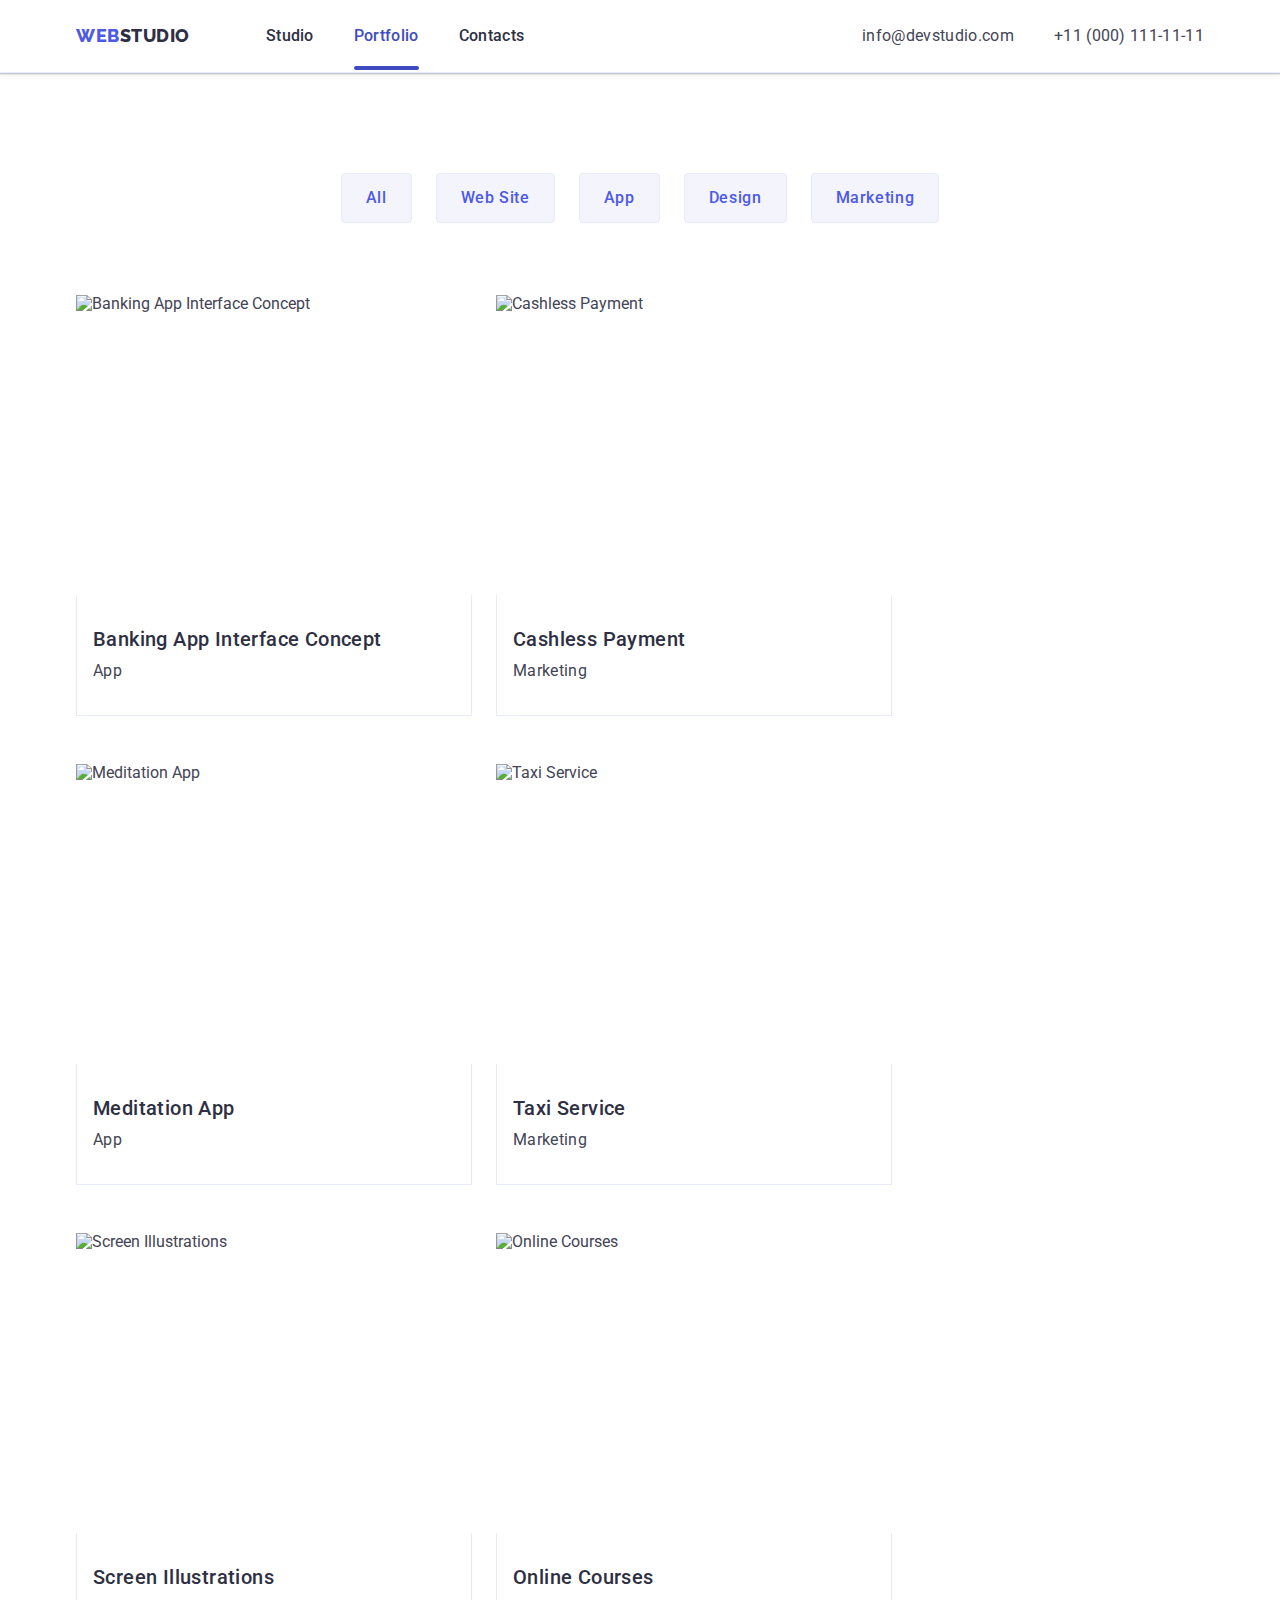
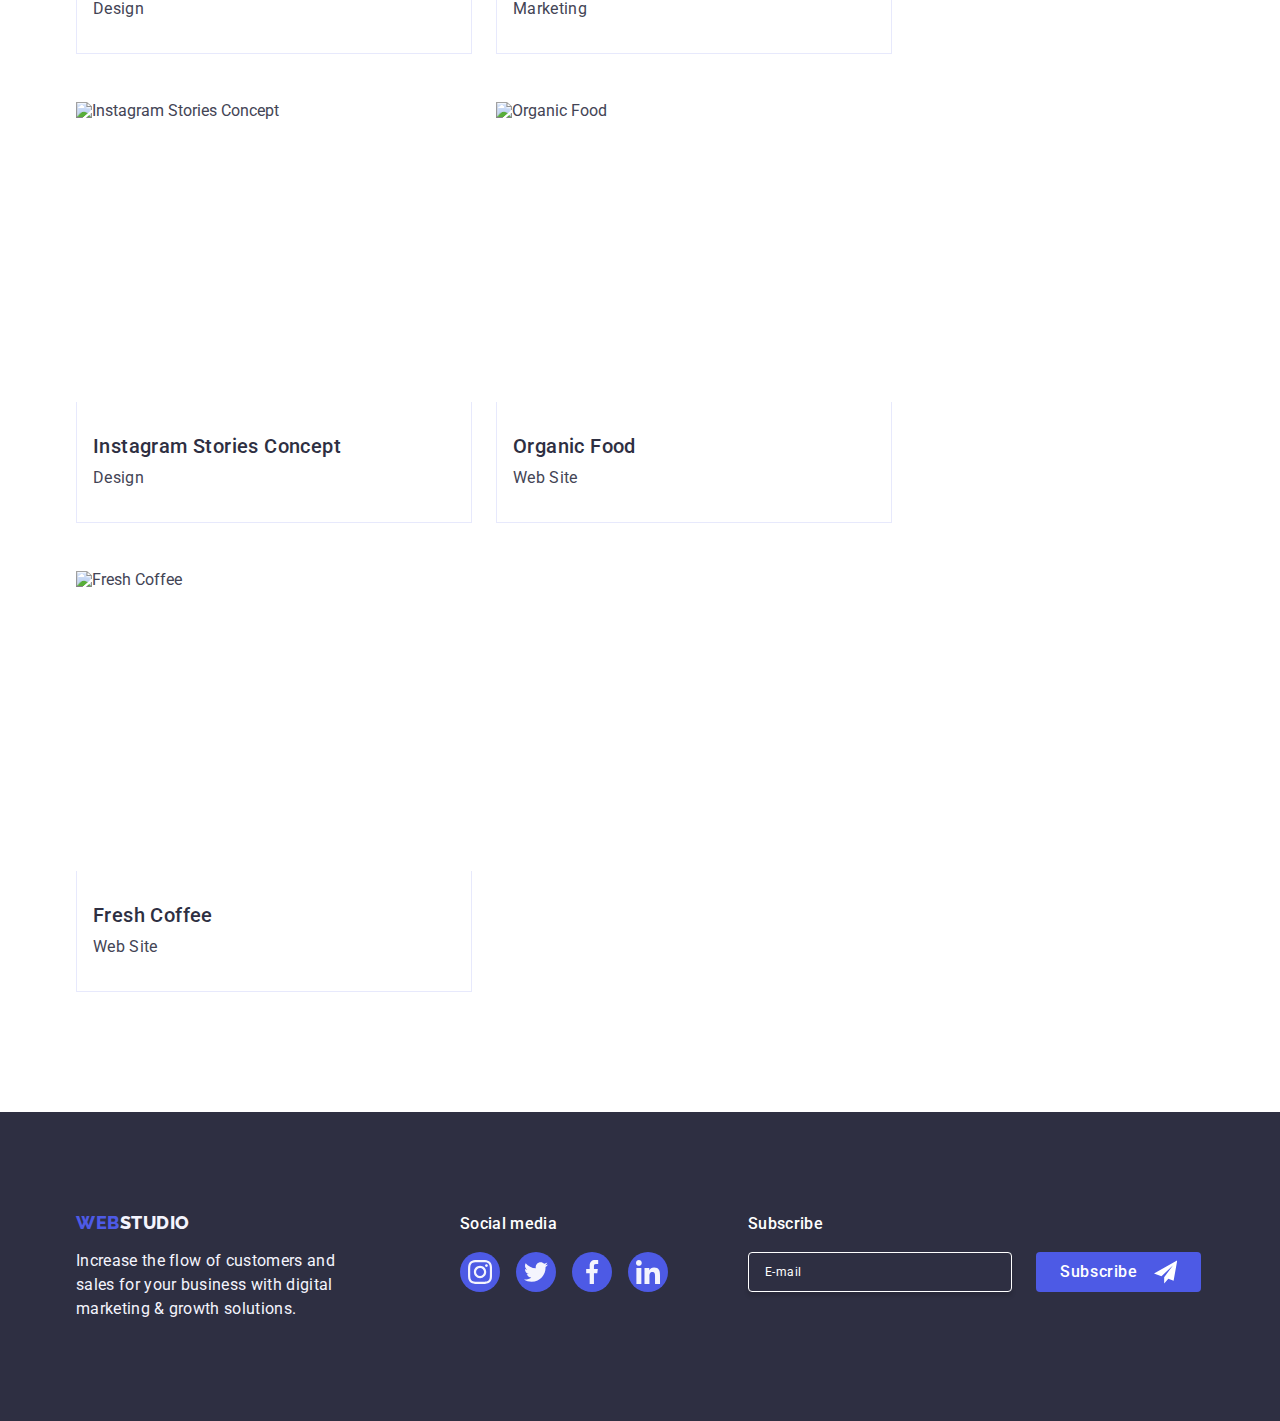
==== commit a39dbe64: "images added for the main page" ====
--- a/portfolio.html
+++ b/portfolio.html
@@ -35,10 +35,15 @@
 							>
 						</li>
 						<li class="main-nav-item">
-							<a href="" class="main-nav-link link">Contacts</a>
+							<a href="#footer-socials" class="main-nav-link link">Contacts</a>
 						</li>
 					</ul>
-					<button type="button" class="burger-btn">
+					<button
+						type="button"
+						class="burger-btn js-open-menu"
+						aria-expanded="false"
+						aria-controls="mobile-menu"
+					>
 						<svg width="32" height="22" class="burger-icon">
 							<use href="./images/icons.svg#icon-burger"></use>
 						</svg>
@@ -341,7 +346,7 @@
 					</p>
 				</div>
 
-				<div class="footer-socials-wrapper">
+				<div id="footer-socials" class="footer-socials-wrapper">
 					<p class="footer-title">Social media</p>
 					<ul class="list socials-list">
 						<li class="socials-item">
@@ -407,5 +412,86 @@
 				</div>
 			</div>
 		</footer>
+
+		<div class="menu-container js-menu-container" id="mobile-menu">
+			<button class="modal-btn js-close-menu">
+				<svg width="8" height="8" class="menu-close-icon">
+					<use href="./images/icons.svg#icon-cross"></use>
+				</svg>
+			</button>
+
+			<ul class="list mob-menu">
+				<li class="mob-menu-item">
+					<a href="./index.html" class="link mob-menu-link">Studio</a>
+				</li>
+				<li class="mob-menu-item">
+					<a href="./portfolio.html" class="link mob-menu-link">Portfolio</a>
+				</li>
+				<li class="mob-menu-item">
+					<a href="#footer-socials" class="link mob-menu-link">Contacts</a>
+				</li>
+			</ul>
+
+			<address class="mob-menu-contacts">
+				<ul class="list mob-menu-contacts-list">
+					<li>
+						<a href="tel:+110001111111" class="mob-menu-contacts-link link"
+							>+11 (000) 111-11-11</a
+						>
+					</li>
+					<li>
+						<a
+							href="mailto:info@devstudio.com"
+							class="mob-menu-contacts-link email link"
+							>info@devstudio.com</a
+						>
+					</li>
+				</ul>
+			</address>
+
+			<ul class="list socials-list">
+				<li class="socials-item">
+					<a
+						href="https://www.instagram.com"
+						class="link socials-link"
+						target="_blank"
+						><svg width="24" height="24" class="socials-link-icon">
+							<use href="./images/icons.svg#icon-instagram"></use></svg
+					></a>
+				</li>
+				<li class="socials-item">
+					<a
+						href="https://www.twitter.com"
+						class="link socials-link"
+						target="_blank"
+						><svg width="24" height="24" class="socials-link-icon">
+							<use href="./images/icons.svg#icon-twitter"></use>
+						</svg>
+					</a>
+				</li>
+				<li class="socials-item">
+					<a
+						href="https://www.facebook.com"
+						class="link socials-link"
+						target="_blank"
+						><svg width="24" height="24" class="socials-link-icon">
+							<use href="./images/icons.svg#icon-facebook"></use>
+						</svg>
+					</a>
+				</li>
+				<li class="socials-item">
+					<a
+						href="https://www.linkedin.com"
+						class="link socials-link"
+						target="_blank"
+						><svg width="24" height="24" class="socials-link-icon">
+							<use href="./images/icons.svg#icon-linkedin"></use>
+						</svg>
+					</a>
+				</li>
+			</ul>
+		</div>
+
+		<script src="./js/mobile-menu.js" type="module"></script>
 	</body>
 </html>
--- a/css/styles.css
+++ b/css/styles.css
@@ -24,6 +24,10 @@
 	--main-animation: 250ms cubic-bezier(0.4, 0, 0.2, 1);
 }
 
+html {
+	scroll-behavior: smooth;
+}
+
 body {
 	font-family: var(--main-font);
 	background-color: var(--white);
@@ -631,6 +635,10 @@
 	transition: opacity var(--main-animation), visibility var(--main-animation);
 }
 
+body.backdrop-is-open {
+	overflow-y: hidden;
+}
+
 .backdrop.is-hidden {
 	opacity: 0;
 	visibility: hidden;
@@ -695,8 +703,6 @@
 }
 
 .modal-btn-icon {
-	fill: currentColor;
-
 	transition: fill var(--main-animation);
 }
 
@@ -798,8 +804,8 @@
 	font-size: 12px;
 	line-height: 1.17;
 	letter-spacing: 0.04em;
-	color: rgba(46, 47, 66, 0.4);
-	border: 1px solid rgba(46, 47, 66, 0.4);
+	color: var(--navyblue-modal);
+	border: 1px solid var(--navyblue-modal);
 	background-color: transparent;
 	border-radius: 4px;
 	outline: transparent;
@@ -854,6 +860,96 @@
 
 /*#endregion modal */
 
+/* #region mobile menu */
+.menu-container {
+	position: fixed;
+	top: 0;
+	left: 0;
+	display: flex;
+	flex-direction: column;
+	width: 100vw;
+	height: 100vh;
+	padding: 80px 40px 40px;
+	background-color: var(--white);
+	z-index: 999;
+
+	font-size: 36px;
+	font-weight: 700;
+	line-height: 1.1;
+	letter-spacing: 0.02em;
+
+	transform: translateX(100%);
+	transition: transform var(--main-animation);
+}
+@media screen and (max-width: 432px) {
+	.menu-container {
+		padding: 80px 30px 40px;
+	}
+}
+@media screen and (max-width: 375px) {
+	.menu-container {
+		padding: 80px 20px 40px;
+	}
+}
+
+.menu-container.is-open {
+	transform: translateX(0);
+}
+
+.menu-close-icon {
+	transition: fill var(--main-animation);
+}
+
+.mob-menu-item:not(:last-child) {
+	margin-bottom: 40px;
+}
+
+.mob-menu-link {
+	color: var(--navyblue);
+}
+
+.mob-menu-link:hover,
+.mob-menu-link:focus {
+	color: var(--ocean);
+}
+
+.mob-menu-contacts {
+	margin-bottom: 48px;
+	margin-top: auto;
+}
+
+.mob-menu-contacts-link {
+	color: var(--iris);
+}
+@media screen and (max-width: 432px) {
+	.mob-menu-contacts-link {
+		font-size: 32px;
+	}
+}
+@media screen and (max-width: 375px) {
+	.mob-menu-contacts-link {
+		font-size: 28px;
+		letter-spacing: 0.01em;
+	}
+}
+
+.mob-menu-contacts-link:not(:last-child) {
+	margin-bottom: 40px;
+}
+
+.mob-menu-contacts-link.email {
+	font-size: 20px;
+	font-weight: 500;
+	line-height: 1.2;
+	color: var(--slate);
+}
+
+.menu-container .socials-list {
+	justify-content: space-between;
+	max-width: 328px;
+}
+/* #endregion mobile menu */
+
 /*#region footer */
 .footer {
 	padding: 96px 0px;
@@ -1163,12 +1259,17 @@
 	top: 0;
 	left: 0;
 	width: 100%;
-	height: 300px;
+	height: 280px;
 	overflow: hidden;
 }
+@media screen and (min-width: 768px) {
+	.portfolio-overlay-wrapper {
+		height: 300px;
+	}
+}
 
 .portfolio-gallery-img {
-	width: 100%;
+	object-fit: cover;
 }
 
 .portfolio-overlay-text {
